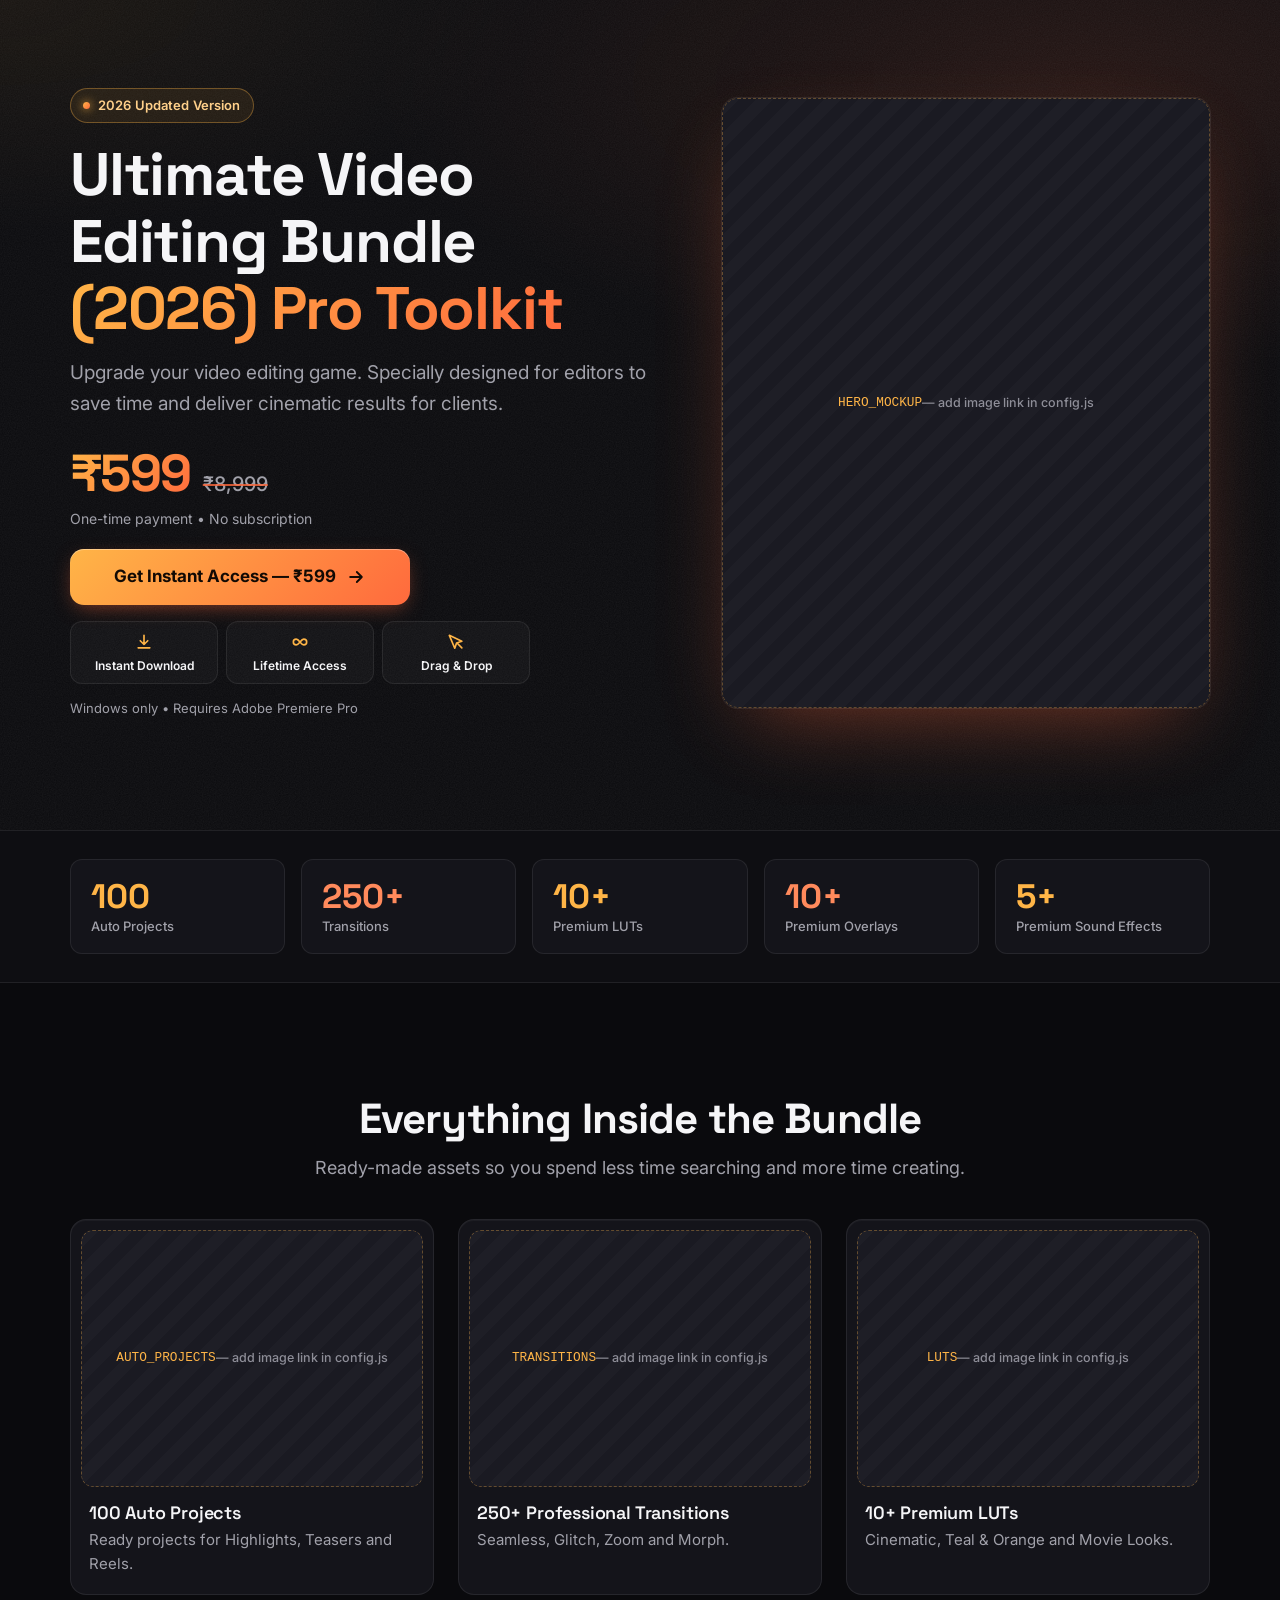
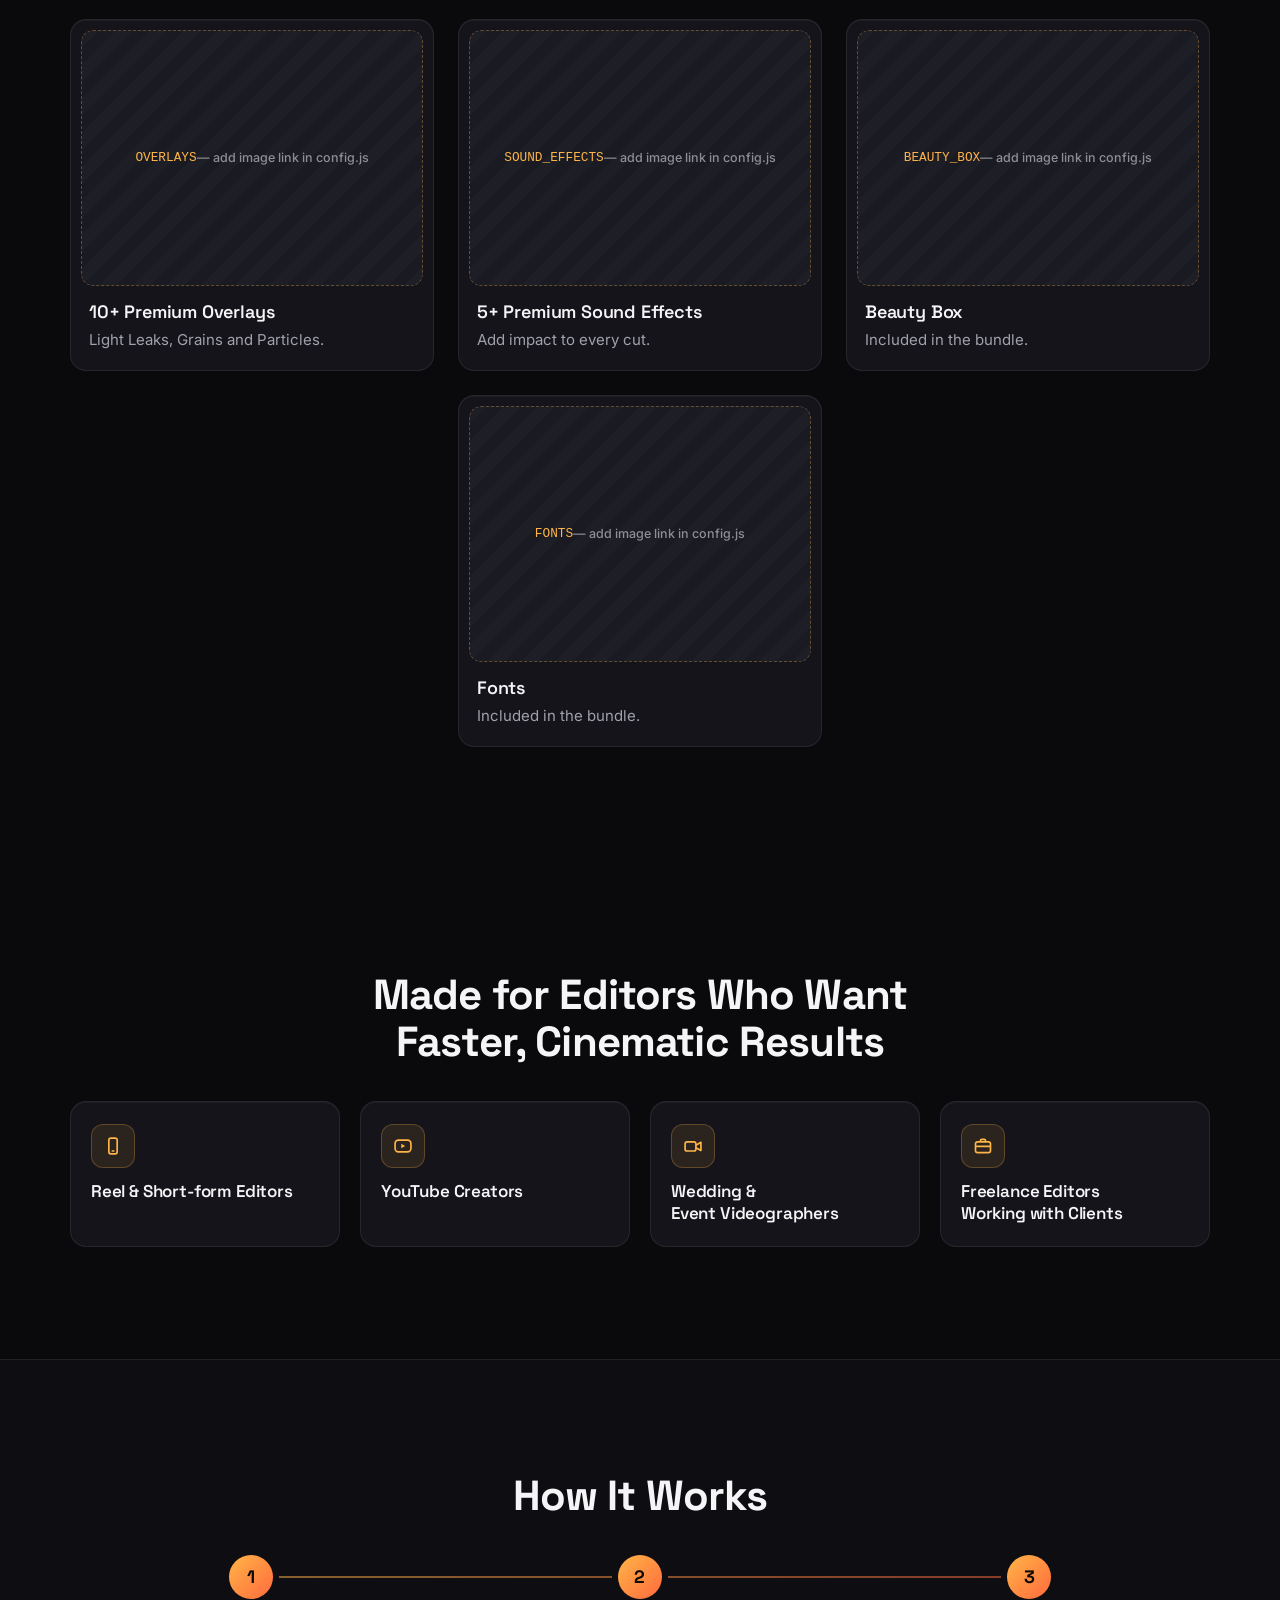
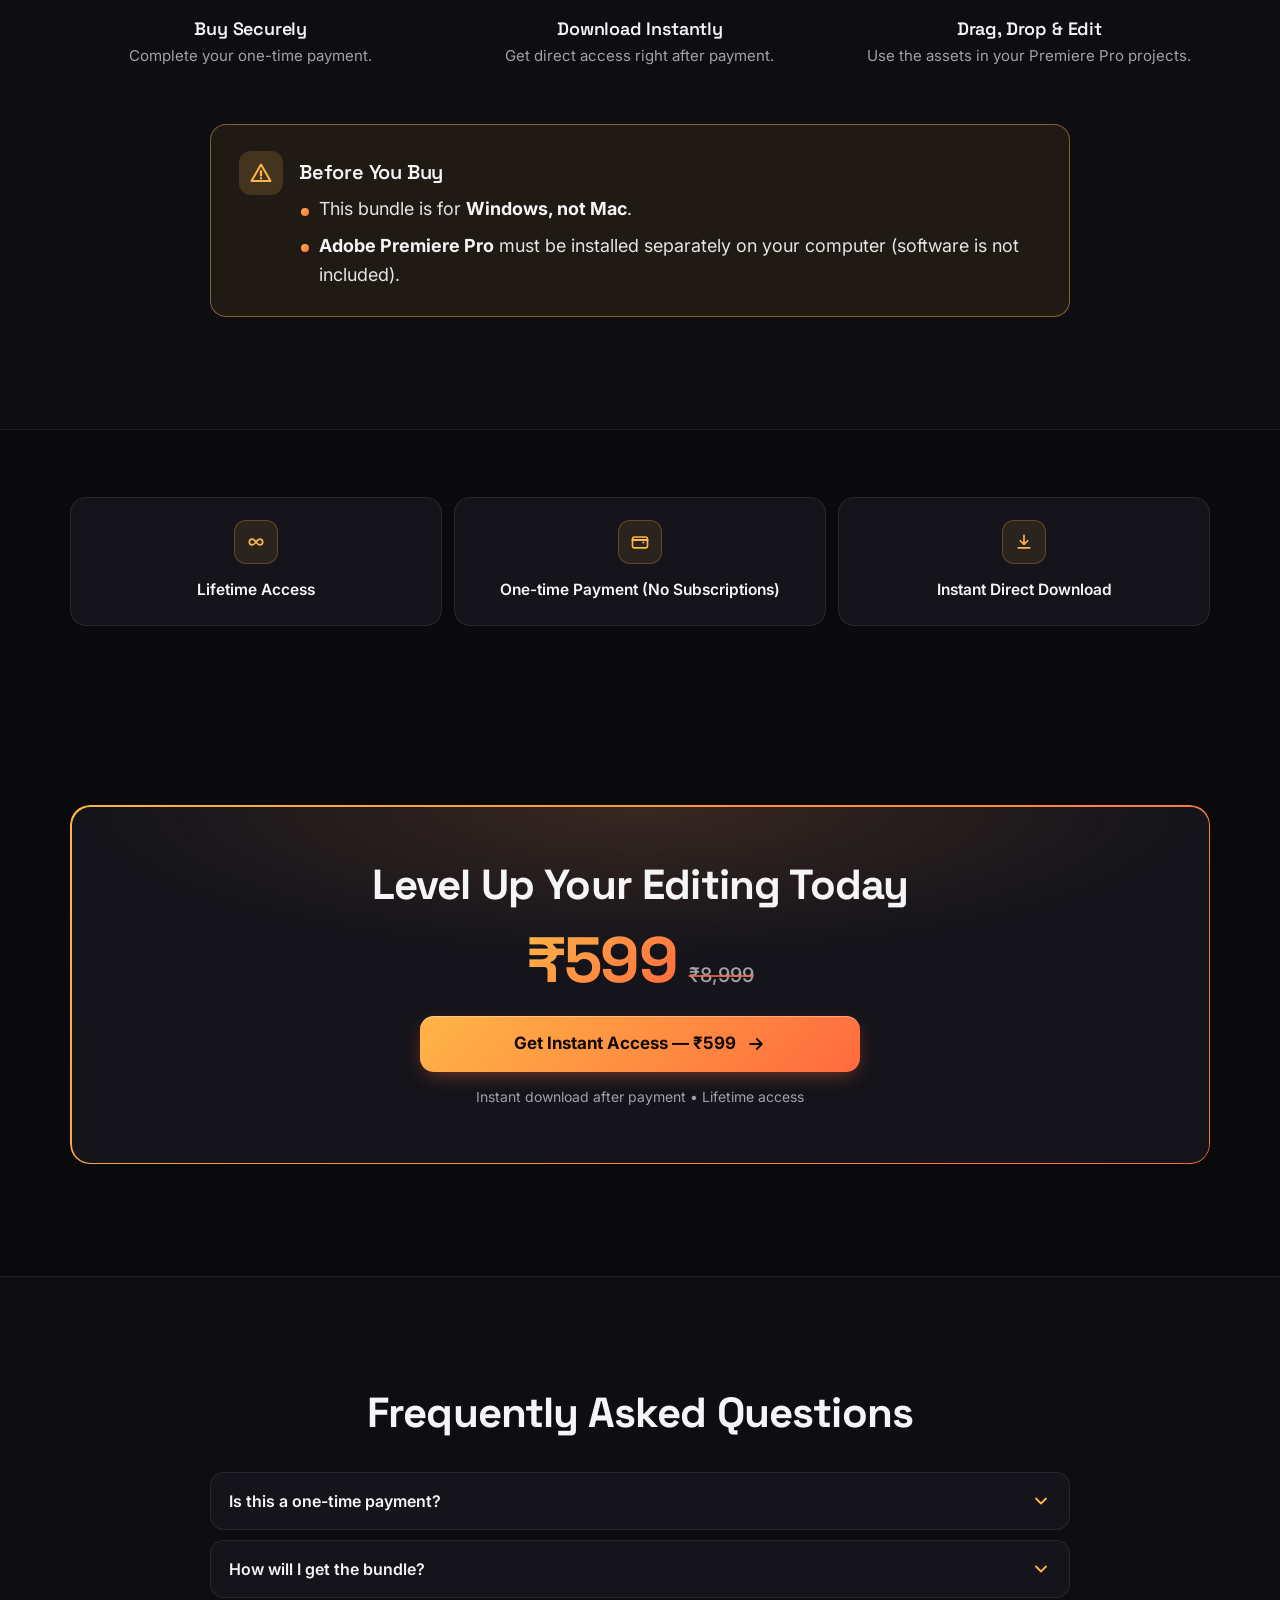
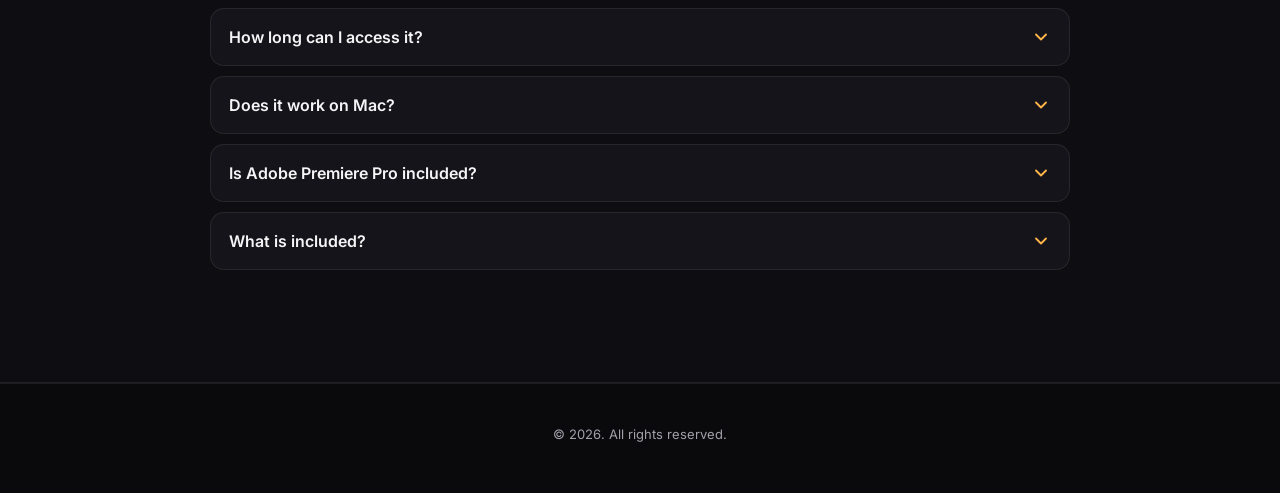
==== index.html @ 75a1ba90 "Remove header completely and bust stale CSS/JS cache Co-Authored-By: Claude Opus 5.5 <noreply@anthro" ====
<!doctype html>
<html lang="en">
<head>
  <meta charset="utf-8">
  <meta name="viewport" content="width=device-width, initial-scale=1, viewport-fit=cover">
  <title>Ultimate Video Editing Bundle (2026) Pro Toolkit</title>
  <meta name="description" content="Upgrade your video editing game. Specially designed for editors to save time and deliver cinematic results for clients.">
  <meta name="theme-color" content="#0A0A0D">
  <meta name="color-scheme" content="dark">

  <!-- Open Graph / Twitter — image + URL filled from config.js (see README for crawler note) -->
  <meta property="og:type" content="product">
  <meta property="og:title" content="Ultimate Video Editing Bundle (2026) Pro Toolkit">
  <meta property="og:description" content="Upgrade your video editing game. Specially designed for editors to save time and deliver cinematic results for clients.">
  <meta property="og:image" content="" id="meta-og-image">
  <meta property="og:url" content="" id="meta-og-url">
  <meta property="og:site_name" content="" id="meta-og-site">
  <meta name="twitter:card" content="summary_large_image">
  <meta name="twitter:title" content="Ultimate Video Editing Bundle (2026) Pro Toolkit">
  <meta name="twitter:description" content="Upgrade your video editing game. Specially designed for editors to save time and deliver cinematic results for clients.">
  <meta name="twitter:image" content="" id="meta-tw-image">
  <link rel="icon" href="data:," id="favicon">

  <script>document.documentElement.classList.add('js');</script>

  <link rel="preconnect" href="https://fonts.googleapis.com">
  <link rel="preconnect" href="https://fonts.gstatic.com" crossorigin>
  <link rel="stylesheet" href="https://fonts.googleapis.com/css2?family=Inter:wght@400;500;600&family=Space+Grotesk:wght@600;700&display=swap">
  <link rel="stylesheet" href="/styles.css?v=3">

  <script src="/config.js?v=3"></script>
  <script src="/script.js?v=3" defer></script>
</head>
<body>
  <a class="skip-link" href="#main">Skip to content</a>

  <!-- Inline SVG sprite -->
  <svg width="0" height="0" class="sr-only" aria-hidden="true" focusable="false">
    <symbol id="i-arrow" viewBox="0 0 24 24"><path d="M5 12h14M13 6l6 6-6 6" fill="none" stroke="currentColor" stroke-width="2.2" stroke-linecap="round" stroke-linejoin="round"/></symbol>
    <symbol id="i-download" viewBox="0 0 24 24"><path d="M12 4v11m0 0l-4.5-4.5M12 15l4.5-4.5M5 19h14" fill="none" stroke="currentColor" stroke-width="2" stroke-linecap="round" stroke-linejoin="round"/></symbol>
    <symbol id="i-infinity" viewBox="0 0 24 24"><path d="M7.5 15.5C5.6 15.5 4 13.9 4 12s1.6-3.5 3.5-3.5c3.5 0 5.5 7 9 7 1.9 0 3.5-1.6 3.5-3.5s-1.6-3.5-3.5-3.5c-3.5 0-5.5 7-9 7z" fill="none" stroke="currentColor" stroke-width="2" stroke-linecap="round" stroke-linejoin="round"/></symbol>
    <symbol id="i-drag" viewBox="0 0 24 24"><path d="M4 4l6.5 15.5 2.2-6.3 6.3-2.2L4 4z" fill="none" stroke="currentColor" stroke-width="2" stroke-linejoin="round"/><path d="M13.5 13.5L19 19" fill="none" stroke="currentColor" stroke-width="2" stroke-linecap="round"/></symbol>
    <symbol id="i-warning" viewBox="0 0 24 24"><path d="M12 3.5L2.5 20h19L12 3.5z" fill="none" stroke="currentColor" stroke-width="2" stroke-linejoin="round"/><path d="M12 10v4.5M12 17.2v.3" fill="none" stroke="currentColor" stroke-width="2.2" stroke-linecap="round"/></symbol>
    <symbol id="i-check" viewBox="0 0 24 24"><path d="M5 12.5l4.5 4.5L19 7.5" fill="none" stroke="currentColor" stroke-width="2.4" stroke-linecap="round" stroke-linejoin="round"/></symbol>
    <symbol id="i-phone" viewBox="0 0 24 24"><rect x="7" y="2.5" width="10" height="19" rx="2.5" fill="none" stroke="currentColor" stroke-width="2"/><path d="M11 18h2" stroke="currentColor" stroke-width="2" stroke-linecap="round"/></symbol>
    <symbol id="i-play" viewBox="0 0 24 24"><rect x="2.5" y="5" width="19" height="14" rx="4" fill="none" stroke="currentColor" stroke-width="2"/><path d="M10 9.2v5.6l4.6-2.8L10 9.2z" fill="currentColor"/></symbol>
    <symbol id="i-camera" viewBox="0 0 24 24"><rect x="2.5" y="7" width="13" height="11" rx="2.5" fill="none" stroke="currentColor" stroke-width="2"/><path d="M15.5 11l6-3.5v10l-6-3.5" fill="none" stroke="currentColor" stroke-width="2" stroke-linejoin="round"/></symbol>
    <symbol id="i-briefcase" viewBox="0 0 24 24"><rect x="3" y="7" width="18" height="13" rx="2.5" fill="none" stroke="currentColor" stroke-width="2"/><path d="M9 7V5.5A1.5 1.5 0 0110.5 4h3A1.5 1.5 0 0115 5.5V7M3 12.5h18" fill="none" stroke="currentColor" stroke-width="2"/></symbol>
    <symbol id="i-wallet" viewBox="0 0 24 24"><rect x="3" y="6" width="18" height="13" rx="2.5" fill="none" stroke="currentColor" stroke-width="2"/><path d="M16 12.5h.01M3 9.5h18" fill="none" stroke="currentColor" stroke-width="2.4" stroke-linecap="round"/></symbol>
    <symbol id="i-chevron" viewBox="0 0 24 24"><path d="M6 9l6 6 6-6" fill="none" stroke="currentColor" stroke-width="2.2" stroke-linecap="round" stroke-linejoin="round"/></symbol>
    <symbol id="i-mail" viewBox="0 0 24 24"><rect x="3" y="5" width="18" height="14" rx="2.5" fill="none" stroke="currentColor" stroke-width="2"/><path d="M4 7l8 6 8-6" fill="none" stroke="currentColor" stroke-width="2" stroke-linejoin="round"/></symbol>
    <symbol id="i-call" viewBox="0 0 24 24"><path d="M5 4h3.5l1.5 4.5-2 1.5a11 11 0 005 5l1.5-2L19 15.5V19a1.5 1.5 0 01-1.5 1.5C10.6 20.5 3.5 13.4 3.5 6.5A1.5 1.5 0 015 4z" fill="none" stroke="currentColor" stroke-width="2" stroke-linejoin="round"/></symbol>
  </svg>



  <main id="main">
    <!-- [C] HERO -->
    <section class="hero" id="top" aria-labelledby="hero-title">
      <div class="hero-grain" aria-hidden="true"></div>
      <div class="container hero-grid">
        <div class="hero-head">
          <span class="eyebrow">
            <span class="eyebrow-dot" aria-hidden="true"></span>
            2026 Updated Version
          </span>
          <h1 id="hero-title">Ultimate Video Editing Bundle <span class="grad-text">(2026) Pro Toolkit</span></h1>
          <p class="hero-sub">Upgrade your video editing game. Specially designed for editors to save time and deliver cinematic results for clients.</p>
        </div>

        <div class="hero-media">
          <div class="hero-glow" aria-hidden="true"></div>
          <div class="media-slot ratio-4x5" data-img="HERO_MOCKUP" data-alt="Ultimate Video Editing Bundle (2026) Pro Toolkit product box" data-eager="true" data-w="1080" data-h="1350"></div>
        </div>

        <div class="hero-buy">
          <div class="price-block">
            <div class="price-row">
              <span class="price" data-bind="PRICE"></span>
              <s class="mrp"><span class="sr-only">Original price </span><span data-bind="MRP"></span></s>
            </div>
            <p class="price-note">One-time payment • No subscription</p>
          </div>

          <a class="btn btn-lg btn-pulse js-buy" href="#" id="hero-cta">
            <span>Get Instant Access — <span data-bind="PRICE"></span></span>
            <svg class="icon" aria-hidden="true"><use href="#i-arrow"/></svg>
          </a>

          <ul class="badges" aria-label="Key benefits">
            <li><svg class="icon" aria-hidden="true"><use href="#i-download"/></svg>Instant Download</li>
            <li><svg class="icon" aria-hidden="true"><use href="#i-infinity"/></svg>Lifetime Access</li>
            <li><svg class="icon" aria-hidden="true"><use href="#i-drag"/></svg>Drag &amp; Drop</li>
          </ul>
          <p class="hero-note">Windows only • Requires Adobe Premiere Pro</p>
        </div>
      </div>
    </section>

    <!-- [D] NUMBERS STRIP -->
    <section class="stats" aria-label="Bundle at a glance">
      <div class="container">
        <ul class="stats-row" tabindex="0" aria-label="Bundle contents, scrollable">
          <li class="stat"><span class="stat-num">100</span><span class="stat-label">Auto Projects</span></li>
          <li class="stat"><span class="stat-num">250+</span><span class="stat-label">Transitions</span></li>
          <li class="stat"><span class="stat-num">10+</span><span class="stat-label">Premium LUTs</span></li>
          <li class="stat"><span class="stat-num">10+</span><span class="stat-label">Premium Overlays</span></li>
          <li class="stat"><span class="stat-num">5+</span><span class="stat-label">Premium Sound Effects</span></li>
        </ul>
      </div>
    </section>

    <!-- [E] WHAT'S INSIDE -->
    <section class="section" id="inside" aria-labelledby="inside-title">
      <div class="container">
        <header class="section-head reveal">
          <h2 id="inside-title">Everything Inside the Bundle</h2>
          <p>Ready-made assets so you spend less time searching and more time creating.</p>
        </header>

        <ul class="card-grid">
          <li class="card product-card reveal">
            <div class="media-slot ratio-4x3" data-img="AUTO_PROJECTS" data-alt="100 Auto Projects preview" data-w="1080" data-h="810"></div>
            <div class="card-body"><h3>100 Auto Projects</h3><p>Ready projects for Highlights, Teasers and Reels.</p></div>
          </li>
          <li class="card product-card reveal">
            <div class="media-slot ratio-4x3" data-img="TRANSITIONS" data-alt="250+ Professional Transitions preview" data-w="1080" data-h="810"></div>
            <div class="card-body"><h3>250+ Professional Transitions</h3><p>Seamless, Glitch, Zoom and Morph.</p></div>
          </li>
          <li class="card product-card reveal">
            <div class="media-slot ratio-4x3" data-img="LUTS" data-alt="10+ Premium LUTs preview" data-w="1080" data-h="810"></div>
            <div class="card-body"><h3>10+ Premium LUTs</h3><p>Cinematic, Teal &amp; Orange and Movie Looks.</p></div>
          </li>
          <li class="card product-card reveal">
            <div class="media-slot ratio-4x3" data-img="OVERLAYS" data-alt="10+ Premium Overlays preview" data-w="1080" data-h="810"></div>
            <div class="card-body"><h3>10+ Premium Overlays</h3><p>Light Leaks, Grains and Particles.</p></div>
          </li>
          <li class="card product-card reveal">
            <div class="media-slot ratio-4x3" data-img="SOUND_EFFECTS" data-alt="5+ Premium Sound Effects preview" data-w="1080" data-h="810"></div>
            <div class="card-body"><h3>5+ Premium Sound Effects</h3><p>Add impact to every cut.</p></div>
          </li>
          <li class="card product-card reveal">
            <div class="media-slot ratio-4x3" data-img="BEAUTY_BOX" data-alt="Beauty Box preview" data-w="1080" data-h="810"></div>
            <div class="card-body"><h3>Beauty Box</h3><p>Included in the bundle.</p></div>
          </li>
          <li class="card product-card reveal">
            <div class="media-slot ratio-4x3" data-img="FONTS" data-alt="Fonts preview" data-w="1080" data-h="810"></div>
            <div class="card-body"><h3>Fonts</h3><p>Included in the bundle.</p></div>
          </li>
        </ul>
      </div>
    </section>

    <!-- [F] PREVIEW (hidden unless PREVIEW_VIDEO_URL is set) -->
    <section class="section section-alt" id="preview" aria-labelledby="preview-title" hidden>
      <div class="container narrow">
        <header class="section-head reveal">
          <h2 id="preview-title">See It in Action</h2>
        </header>
        <div class="video-frame reveal" id="video-frame"></div>
        <div class="center-cta reveal">
          <a class="btn btn-lg js-buy" href="#">
            <span>Get the Bundle — <span data-bind="PRICE"></span></span>
            <svg class="icon" aria-hidden="true"><use href="#i-arrow"/></svg>
          </a>
        </div>
      </div>
    </section>

    <!-- [G] WHO IT'S FOR -->
    <section class="section" aria-labelledby="who-title">
      <div class="container">
        <header class="section-head reveal">
          <h2 id="who-title">Made for Editors Who Want Faster, Cinematic Results</h2>
        </header>
        <ul class="who-grid">
          <li class="card who-card reveal"><span class="icon-chip"><svg class="icon" aria-hidden="true"><use href="#i-phone"/></svg></span><h3>Reel &amp; Short-form Editors</h3></li>
          <li class="card who-card reveal"><span class="icon-chip"><svg class="icon" aria-hidden="true"><use href="#i-play"/></svg></span><h3>YouTube Creators</h3></li>
          <li class="card who-card reveal"><span class="icon-chip"><svg class="icon" aria-hidden="true"><use href="#i-camera"/></svg></span><h3>Wedding &amp; Event Videographers</h3></li>
          <li class="card who-card reveal"><span class="icon-chip"><svg class="icon" aria-hidden="true"><use href="#i-briefcase"/></svg></span><h3>Freelance Editors Working with Clients</h3></li>
        </ul>
      </div>
    </section>

    <!-- [H] HOW IT WORKS -->
    <section class="section section-alt" aria-labelledby="how-title">
      <div class="container">
        <header class="section-head reveal">
          <h2 id="how-title">How It Works</h2>
        </header>
        <ol class="steps">
          <li class="step reveal">
            <span class="step-num" aria-hidden="true">1</span>
            <div><h3>Buy Securely</h3><p>Complete your one-time payment.</p></div>
          </li>
          <li class="step reveal">
            <span class="step-num" aria-hidden="true">2</span>
            <div><h3>Download Instantly</h3><p>Get direct access right after payment.</p></div>
          </li>
          <li class="step reveal">
            <span class="step-num" aria-hidden="true">3</span>
            <div><h3>Drag, Drop &amp; Edit</h3><p>Use the assets in your Premiere Pro projects.</p></div>
          </li>
        </ol>

        <!-- [I] REQUIREMENTS -->
        <aside class="notice reveal" aria-labelledby="req-title">
          <span class="notice-icon"><svg class="icon" aria-hidden="true"><use href="#i-warning"/></svg></span>
          <div>
            <h3 id="req-title">Before You Buy</h3>
            <ul>
              <li>This bundle is for <strong>Windows, not Mac</strong>.</li>
              <li><strong>Adobe Premiere Pro</strong> must be installed separately on your computer (software is not included).</li>
            </ul>
          </div>
        </aside>
      </div>
    </section>

    <!-- [J] FEATURES / GUARANTEE ROW -->
    <section class="section section-tight" aria-label="What you get">
      <div class="container">
        <ul class="feature-row">
          <li class="feature reveal"><span class="icon-chip"><svg class="icon" aria-hidden="true"><use href="#i-infinity"/></svg></span><span>Lifetime Access</span></li>
          <li class="feature reveal"><span class="icon-chip"><svg class="icon" aria-hidden="true"><use href="#i-wallet"/></svg></span><span>One-time Payment (No Subscriptions)</span></li>
          <li class="feature reveal"><span class="icon-chip"><svg class="icon" aria-hidden="true"><use href="#i-download"/></svg></span><span>Instant Direct Download</span></li>
        </ul>
      </div>
    </section>

    <!-- [K] FINAL CTA -->
    <section class="section" id="final-cta" aria-labelledby="final-title">
      <div class="container">
        <div class="final-card reveal">
          <h2 id="final-title">Level Up Your Editing Today</h2>
          <div class="price-row center">
            <span class="price price-xl" data-bind="PRICE"></span>
            <s class="mrp"><span class="sr-only">Original price </span><span data-bind="MRP"></span></s>
          </div>
          <a class="btn btn-lg js-buy" href="#">
            <span>Get Instant Access — <span data-bind="PRICE"></span></span>
            <svg class="icon" aria-hidden="true"><use href="#i-arrow"/></svg>
          </a>
          <p class="final-note">Instant download after payment • Lifetime access</p>
        </div>
      </div>
    </section>

    <!-- [L] FAQ -->
    <section class="section section-alt" aria-labelledby="faq-title">
      <div class="container narrow">
        <header class="section-head reveal">
          <h2 id="faq-title">Frequently Asked Questions</h2>
        </header>
        <div class="faq reveal" id="faq">
          <div class="faq-item">
            <h3><button class="faq-q" aria-expanded="false" aria-controls="faq-a1" id="faq-q1">Is this a one-time payment?<svg class="icon" aria-hidden="true"><use href="#i-chevron"/></svg></button></h3>
            <div class="faq-a" id="faq-a1" role="region" aria-labelledby="faq-q1" hidden><p>Yes. One-time payment, no subscriptions.</p></div>
          </div>
          <div class="faq-item">
            <h3><button class="faq-q" aria-expanded="false" aria-controls="faq-a2" id="faq-q2">How will I get the bundle?<svg class="icon" aria-hidden="true"><use href="#i-chevron"/></svg></button></h3>
            <div class="faq-a" id="faq-a2" role="region" aria-labelledby="faq-q2" hidden><p>You get instant direct download access after payment.</p></div>
          </div>
          <div class="faq-item">
            <h3><button class="faq-q" aria-expanded="false" aria-controls="faq-a3" id="faq-q3">How long can I access it?<svg class="icon" aria-hidden="true"><use href="#i-chevron"/></svg></button></h3>
            <div class="faq-a" id="faq-a3" role="region" aria-labelledby="faq-q3" hidden><p>Lifetime access.</p></div>
          </div>
          <div class="faq-item">
            <h3><button class="faq-q" aria-expanded="false" aria-controls="faq-a4" id="faq-q4">Does it work on Mac?<svg class="icon" aria-hidden="true"><use href="#i-chevron"/></svg></button></h3>
            <div class="faq-a" id="faq-a4" role="region" aria-labelledby="faq-q4" hidden><p>No. This bundle is for Windows only.</p></div>
          </div>
          <div class="faq-item">
            <h3><button class="faq-q" aria-expanded="false" aria-controls="faq-a5" id="faq-q5">Is Adobe Premiere Pro included?<svg class="icon" aria-hidden="true"><use href="#i-chevron"/></svg></button></h3>
            <div class="faq-a" id="faq-a5" role="region" aria-labelledby="faq-q5" hidden><p>No. You need Adobe Premiere Pro installed on your computer to use these assets.</p></div>
          </div>
          <div class="faq-item">
            <h3><button class="faq-q" aria-expanded="false" aria-controls="faq-a6" id="faq-q6">What is included?<svg class="icon" aria-hidden="true"><use href="#i-chevron"/></svg></button></h3>
            <div class="faq-a" id="faq-a6" role="region" aria-labelledby="faq-q6" hidden><p>100 Auto Projects (Highlights, Teasers, Reels), 250+ transitions, 10+ LUTs, 10+ overlays, 5+ sound effects, Beauty Box and fonts.</p></div>
          </div>
        </div>
      </div>
    </section>
  </main>

  <!-- [M] FOOTER -->
  <footer class="site-footer">
    <div class="container footer-inner">
      <p class="footer-brand" data-bind="BRAND_NAME" data-hide-empty></p>
      <ul class="footer-contact" data-hide-if-empty-children>
        <li><a data-link="CONTACT_EMAIL" data-link-type="mailto"><svg class="icon" aria-hidden="true"><use href="#i-mail"/></svg><span data-bind="CONTACT_EMAIL"></span></a></li>
        <li><a data-link="CONTACT_PHONE" data-link-type="tel"><svg class="icon" aria-hidden="true"><use href="#i-call"/></svg><span data-bind="CONTACT_PHONE"></span></a></li>
      </ul>
      <nav aria-label="Legal" data-hide-if-empty-children>
        <ul class="footer-links">
          <li><a data-link="TERMS_LINK">Terms &amp; Conditions</a></li>
          <li><a data-link="REFUND_LINK">Refund Policy</a></li>
          <li><a data-link="PRIVACY_LINK">Privacy Policy</a></li>
        </ul>
      </nav>
      <p class="copyright">© <span id="year"></span><span data-bind="BRAND_NAME" data-prefix=" "></span>. All rights reserved.</p>
    </div>
  </footer>

  <!-- Sticky mobile buy bar -->
  <div class="buy-bar" id="buy-bar" aria-hidden="true">
    <div class="buy-bar-info">
      <span class="buy-bar-name">Video Editing Bundle 2026</span>
      <span class="buy-bar-price"><span data-bind="PRICE"></span> <s data-bind="MRP"></s></span>
    </div>
    <a class="btn btn-sm js-buy" href="#" tabindex="-1">
      Buy Now
      <svg class="icon" aria-hidden="true"><use href="#i-arrow"/></svg>
    </a>
  </div>
</body>
</html>
---- styles.css ----
/* =========================================================
   Ultimate Video Editing Bundle — "Cinematic Studio" theme
   Mobile-first. Breakpoints: 640 / 900 / 1200
   ========================================================= */

:root {
  --bg: #0A0A0D;
  --bg-alt: #0E0E12;
  --surface: #14141A;
  --surface-2: #1A1A22;
  --border: rgba(255, 255, 255, 0.08);
  --border-strong: rgba(255, 255, 255, 0.14);
  --text: #F5F5F7;
  --text-2: #A1A1AA;
  --amber: #FFB547;
  --orange: #FF6A3D;
  --grad: linear-gradient(135deg, #FFB547 0%, #FF6A3D 100%);
  --on-accent: #120A04;
  --warn-bg: rgba(255, 181, 71, 0.08);
  --warn-border: rgba(255, 181, 71, 0.45);

  --radius: 16px;
  --radius-sm: 12px;
  --maxw: 1140px;
  --gutter: 20px;
  --section-pad: 64px;

  --font-head: "Space Grotesk", system-ui, -apple-system, "Segoe UI", sans-serif;
  --font-body: "Inter", system-ui, -apple-system, "Segoe UI", Roboto, sans-serif;

  --ease: cubic-bezier(.2, .7, .2, 1);
  color-scheme: dark;
}

/* ---------- Reset ---------- */
*, *::before, *::after { box-sizing: border-box; }
html { -webkit-text-size-adjust: 100%; scroll-behavior: smooth; scroll-padding-top: 0; }
body {
  margin: 0;
  background: var(--bg);
  color: var(--text);
  font-family: var(--font-body);
  font-size: 16px;
  line-height: 1.6;
  -webkit-font-smoothing: antialiased;
  -moz-osx-font-smoothing: grayscale;
  overflow-x: hidden;
}
img, svg, video, iframe { display: block; max-width: 100%; }
h1, h2, h3, p, ul, ol, figure { margin: 0; }
ul, ol { padding: 0; list-style: none; }
a { color: inherit; }
button { font: inherit; color: inherit; }
[hidden] { display: none !important; }

h1, h2, h3 {
  font-family: var(--font-head);
  font-weight: 700;
  letter-spacing: -0.02em;
  line-height: 1.12;
  text-wrap: balance;
}
h1 { font-size: 34px; }
h2 { font-size: 26px; }
h3 { font-size: 18px; font-weight: 600; letter-spacing: -0.01em; line-height: 1.3; }

.sr-only {
  position: absolute !important; width: 1px; height: 1px; padding: 0; margin: -1px;
  overflow: hidden; clip: rect(0 0 0 0); white-space: nowrap; border: 0;
}
.skip-link {
  position: absolute; left: 12px; top: -60px; z-index: 100;
  background: var(--text); color: var(--bg); padding: 10px 16px; border-radius: 8px;
  font-weight: 600; text-decoration: none;
}
.skip-link:focus { top: 12px; }

:focus-visible {
  outline: 3px solid var(--amber);
  outline-offset: 3px;
  border-radius: 6px;
}

.icon { width: 20px; height: 20px; flex: none; }

.container {
  width: 100%;
  max-width: calc(var(--maxw) + var(--gutter) * 2);
  margin: 0 auto;
  padding: 0 var(--gutter);
}
.container.narrow { max-width: calc(860px + var(--gutter) * 2); }

.grad-text {
  background: var(--grad);
  -webkit-background-clip: text;
  background-clip: text;
  color: transparent;
}

/* ---------- Buttons ---------- */
.btn {
  display: inline-flex;
  align-items: center;
  justify-content: center;
  gap: 10px;
  min-height: 44px;
  padding: 10px 18px;
  border-radius: 12px;
  background: var(--grad);
  color: var(--on-accent);
  font-family: var(--font-body);
  font-weight: 700;
  font-size: 15px;
  text-decoration: none;
  border: 0;
  cursor: pointer;
  transition: transform .2s var(--ease), box-shadow .25s var(--ease), filter .2s;
  box-shadow: 0 6px 20px -6px rgba(255, 106, 61, .55), inset 0 1px 0 rgba(255,255,255,.35);
  -webkit-tap-highlight-color: transparent;
}
.btn .icon { transition: transform .2s var(--ease); }
.btn:active { transform: translateY(1px) scale(.99); }
.btn-lg {
  width: 100%;
  min-height: 56px;
  padding: 14px 22px;
  font-size: 17px;
  border-radius: 14px;
}
.btn-sm { font-size: 14px; padding: 8px 14px; }

@media (hover: hover) and (pointer: fine) {
  .btn:hover { filter: brightness(1.06); box-shadow: 0 10px 30px -8px rgba(255, 106, 61, .7), inset 0 1px 0 rgba(255,255,255,.35); }
  .btn:hover .icon { transform: translateX(3px); }
}

.btn-pulse { animation: pulse 2.6s var(--ease) infinite; }
@keyframes pulse {
  0%   { box-shadow: 0 6px 20px -6px rgba(255,106,61,.55), 0 0 0 0 rgba(255,140,70,.45), inset 0 1px 0 rgba(255,255,255,.35); }
  70%  { box-shadow: 0 6px 20px -6px rgba(255,106,61,.55), 0 0 0 14px rgba(255,140,70,0), inset 0 1px 0 rgba(255,255,255,.35); }
  100% { box-shadow: 0 6px 20px -6px rgba(255,106,61,.55), 0 0 0 0 rgba(255,140,70,0), inset 0 1px 0 rgba(255,255,255,.35); }
}

/* ---------- Image slots & placeholders ---------- */
.media-slot {
  position: relative;
  width: 100%;
  overflow: hidden;
  border-radius: var(--radius-sm);
  background: var(--surface-2);
}
.ratio-4x5 { aspect-ratio: 4 / 5; }
.ratio-4x3 { aspect-ratio: 4 / 3; }
.media-slot img { width: 100%; height: 100%; object-fit: cover; }
.ph {
  display: flex;
  align-items: center;
  justify-content: center;
  width: 100%;
  height: 100%;
  padding: 16px;
  text-align: center;
  font-size: 12.5px;
  font-weight: 500;
  line-height: 1.45;
  color: #8E8E98;
  border: 1.5px dashed rgba(255, 181, 71, .32);
  border-radius: inherit;
  background:
    repeating-linear-gradient(135deg, rgba(255,255,255,.018) 0 12px, transparent 12px 24px),
    var(--surface-2);
}
.ph code { font-family: ui-monospace, SFMono-Regular, Menlo, monospace; color: var(--amber); font-size: 1.02em; }

/* ---------- [C] Hero ---------- */
.hero {
  position: relative;
  overflow: hidden;
  padding: 32px 0 56px;
  isolation: isolate;
  background:
    radial-gradient(80% 50% at 85% 10%, rgba(255, 106, 61, .10), transparent 70%),
    radial-gradient(60% 40% at 0% 0%, rgba(255, 181, 71, .06), transparent 70%),
    var(--bg);
}
.hero-grain {
  position: absolute; inset: 0;
  z-index: -1;
  pointer-events: none;
  opacity: .06;
  background-image: url("data:image/svg+xml,%3Csvg xmlns='http://www.w3.org/2000/svg' width='160' height='160'%3E%3Cfilter id='n'%3E%3CfeTurbulence type='fractalNoise' baseFrequency='.85' numOctaves='3' stitchTiles='stitch'/%3E%3CfeColorMatrix values='0 0 0 0 1 0 0 0 0 1 0 0 0 0 1 0 0 0 1 0'/%3E%3C/filter%3E%3Crect width='100%25' height='100%25' filter='url(%23n)'/%3E%3C/svg%3E");
}

.hero-grid {
  display: grid;
  grid-template-columns: minmax(0, 1fr);
  grid-template-areas: "head" "media" "buy";
  gap: 28px;
}
.hero-head { grid-area: head; }
.hero-media { grid-area: media; position: relative; max-width: 440px; width: 100%; margin: 0 auto; }
.hero-buy { grid-area: buy; }

.eyebrow {
  display: inline-flex; align-items: center; gap: 8px;
  padding: 6px 12px;
  border-radius: 999px;
  border: 1px solid rgba(255, 181, 71, .35);
  background: rgba(255, 181, 71, .08);
  color: #FFD08A;
  font-size: 13px; font-weight: 600; letter-spacing: .01em;
  margin-bottom: 18px;
}
.eyebrow-dot { width: 7px; height: 7px; border-radius: 50%; background: var(--grad); box-shadow: 0 0 10px var(--amber); }
.hero h1 { margin-bottom: 16px; }
.hero-sub { color: var(--text-2); font-size: 16px; max-width: 34em; }

.hero-glow {
  position: absolute; inset: 8% 4% 0;
  z-index: -1;
  background: radial-gradient(closest-side, rgba(255, 150, 60, .45), rgba(255, 106, 61, .15) 55%, transparent 80%);
  filter: blur(30px);
  pointer-events: none;
}
.hero-media .media-slot {
  border-radius: var(--radius);
  box-shadow: 0 30px 80px -30px rgba(255, 106, 61, .45), 0 0 0 1px var(--border);
  background: var(--surface);
}

.price-block { margin-bottom: 18px; }
.price-row { display: flex; align-items: baseline; gap: 12px; flex-wrap: wrap; }
.price-row.center { justify-content: center; }
.price {
  font-family: var(--font-head);
  font-weight: 700;
  font-size: 44px;
  line-height: 1;
  letter-spacing: -0.03em;
  background: var(--grad);
  -webkit-background-clip: text;
  background-clip: text;
  color: transparent;
}
.mrp { color: var(--text-2); font-size: 20px; font-weight: 500; text-decoration-thickness: 2px; text-decoration-color: rgba(255,106,61,.8); }
.price-note { margin-top: 8px; font-size: 14px; color: var(--text-2); }

.badges {
  display: grid;
  grid-template-columns: repeat(3, minmax(0, 1fr));
  gap: 8px;
  margin-top: 16px;
}
.badges li {
  display: flex; flex-direction: column; align-items: center; gap: 6px;
  padding: 10px 4px;
  border-radius: 12px;
  background: rgba(255, 255, 255, .03);
  border: 1px solid var(--border);
  font-size: 12px; font-weight: 600; line-height: 1.25; text-align: center;
}
.badges .icon { color: var(--amber); width: 20px; height: 20px; }
.hero-note { margin-top: 14px; font-size: 13px; color: var(--text-2); text-align: center; }

/* ---------- [D] Stats ---------- */
.stats {
  border-top: 1px solid var(--border);
  border-bottom: 1px solid var(--border);
  background: var(--bg-alt);
}
.stats .container { padding: 0; }
.stats-row {
  display: flex;
  gap: 12px;
  overflow-x: auto;
  scroll-snap-type: x mandatory;
  padding: 20px var(--gutter);
  scrollbar-width: none;
  -webkit-overflow-scrolling: touch;
}
.stats-row::-webkit-scrollbar { display: none; }
.stat {
  flex: 0 0 auto;
  min-width: 140px;
  scroll-snap-align: start;
  display: flex; flex-direction: column; gap: 2px;
  padding: 14px 16px;
  border-radius: var(--radius-sm);
  background: var(--surface);
  border: 1px solid var(--border);
}
.stat-num { font-family: var(--font-head); font-weight: 700; font-size: 28px; line-height: 1.1; }
.stat:nth-child(odd) .stat-num { color: var(--amber); }
.stat:nth-child(even) .stat-num { color: #FF8A5C; }
.stat-label { font-size: 13px; color: var(--text-2); font-weight: 500; line-height: 1.35; }

/* ---------- Sections ---------- */
.section { padding: var(--section-pad) 0; }
.section-tight { padding: calc(var(--section-pad) * .6) 0; }
.section-alt { background: var(--bg-alt); border-top: 1px solid var(--border); border-bottom: 1px solid var(--border); }
.section-head { text-align: center; max-width: 720px; margin: 0 auto 36px; }
.section-head p { margin-top: 12px; color: var(--text-2); }

/* ---------- Cards ---------- */
.card {
  position: relative;
  background: var(--surface);
  border: 1px solid var(--border);
  border-radius: var(--radius);
  box-shadow: inset 0 1px 0 rgba(255, 255, 255, .04);
  transition: transform .3s var(--ease), box-shadow .3s var(--ease), border-color .3s;
}
@media (hover: hover) and (pointer: fine) and (min-width: 900px) {
  .card:hover {
    transform: translateY(-4px);
    border-color: rgba(255, 181, 71, .28);
    box-shadow: inset 0 1px 0 rgba(255,255,255,.06), 0 20px 50px -20px rgba(255, 106, 61, .35);
  }
}

.card-grid { display: grid; grid-template-columns: minmax(0, 1fr); gap: 16px; }
.product-card { padding: 10px; display: flex; flex-direction: column; }
.product-card .card-body { padding: 14px 8px 8px; }
.product-card p { margin-top: 4px; color: var(--text-2); font-size: 15px; }

.who-grid { display: grid; grid-template-columns: repeat(2, minmax(0, 1fr)); gap: 12px; }
.who-card { padding: 18px 16px; display: flex; flex-direction: column; gap: 12px; }
.who-card h3 { font-size: 15.5px; }
.icon-chip {
  display: inline-grid; place-items: center;
  width: 44px; height: 44px; flex: none;
  border-radius: 12px;
  background: rgba(255, 181, 71, .1);
  border: 1px solid rgba(255, 181, 71, .25);
  color: var(--amber);
}

/* ---------- [H] Steps (vertical timeline on mobile) ---------- */
.steps { position: relative; display: grid; gap: 22px; counter-reset: step; }
.steps::before {
  content: ""; position: absolute; left: 21px; top: 22px; bottom: 22px; width: 2px;
  background: linear-gradient(180deg, var(--amber), var(--orange) 70%, transparent);
  opacity: .5;
}
.step { position: relative; display: flex; gap: 16px; align-items: flex-start; }
.step-num {
  position: relative; z-index: 1;
  display: grid; place-items: center;
  width: 44px; height: 44px; flex: none;
  border-radius: 50%;
  background: var(--grad);
  color: var(--on-accent);
  font-family: var(--font-head); font-weight: 700; font-size: 18px;
  box-shadow: 0 0 0 6px var(--bg-alt);
}
.step h3 { margin-top: 8px; }
.step p { margin-top: 4px; color: var(--text-2); font-size: 15px; }

/* ---------- [I] Notice ---------- */
.notice {
  margin-top: 44px;
  display: flex; gap: 16px; align-items: flex-start;
  padding: 20px;
  border-radius: var(--radius);
  background: var(--warn-bg);
  border: 1.5px solid var(--warn-border);
}
.notice-icon {
  display: grid; place-items: center; flex: none;
  width: 44px; height: 44px; border-radius: 12px;
  background: rgba(255, 181, 71, .16); color: var(--amber);
}
.notice-icon .icon { width: 24px; height: 24px; }
.notice h3 { font-size: 20px; margin: 8px 0 10px; }
.notice li { position: relative; padding-left: 20px; color: #E4E4E7; }
.notice li + li { margin-top: 8px; }
.notice li::before {
  content: ""; position: absolute; left: 2px; top: .68em;
  width: 8px; height: 8px; border-radius: 50%; background: var(--grad);
}
.notice strong { color: var(--text); }

/* ---------- [J] Feature row ---------- */
.feature-row { display: grid; gap: 12px; }
.feature {
  display: flex; align-items: center; gap: 14px;
  padding: 16px 18px;
  border-radius: var(--radius);
  background: var(--surface);
  border: 1px solid var(--border);
  font-weight: 600;
  font-size: 15.5px;
}

/* ---------- [K] Final CTA ---------- */
.final-card {
  position: relative;
  text-align: center;
  padding: 40px 20px;
  border-radius: 20px;
  background:
    radial-gradient(70% 60% at 50% 0%, rgba(255, 140, 70, .16), transparent 70%),
    var(--surface);
  isolation: isolate;
}
.final-card::before {
  content: ""; position: absolute; inset: 0; z-index: -1;
  border-radius: inherit; padding: 1.5px;
  background: var(--grad);
  -webkit-mask: linear-gradient(#000 0 0) content-box, linear-gradient(#000 0 0);
  -webkit-mask-composite: xor;
  mask-composite: exclude;
  pointer-events: none;
}
.final-card h2 { margin-bottom: 20px; }
.final-card .price-row { margin-bottom: 24px; }
.price-xl { font-size: 54px; }
.final-card .btn { max-width: 440px; }
.final-note { margin-top: 14px; font-size: 14px; color: var(--text-2); }

/* ---------- [F] Video ---------- */
.video-frame {
  position: relative;
  aspect-ratio: 16 / 9;
  border-radius: var(--radius);
  overflow: hidden;
  background: #000;
  border: 1px solid var(--border);
  box-shadow: 0 30px 80px -40px rgba(255, 106, 61, .5);
}
.video-frame iframe, .video-frame video { position: absolute; inset: 0; width: 100%; height: 100%; border: 0; }
.yt-facade {
  position: absolute; inset: 0; width: 100%; height: 100%;
  padding: 0; border: 0; cursor: pointer; background: #000;
}
.yt-facade img { width: 100%; height: 100%; object-fit: cover; opacity: .85; transition: opacity .3s; }
.yt-facade:hover img { opacity: 1; }
.yt-play {
  position: absolute; left: 50%; top: 50%; transform: translate(-50%, -50%);
  width: 72px; height: 72px; border-radius: 50%;
  display: grid; place-items: center;
  background: var(--grad); color: var(--on-accent);
  box-shadow: 0 10px 40px rgba(255, 106, 61, .6);
}
.yt-play svg { width: 28px; height: 28px; margin-left: 4px; }
.center-cta { margin-top: 28px; display: flex; justify-content: center; }
.center-cta .btn { max-width: 440px; }

/* ---------- [L] FAQ ---------- */
.faq { display: grid; gap: 10px; }
.faq-item {
  background: var(--surface);
  border: 1px solid var(--border);
  border-radius: 14px;
  overflow: hidden;
  transition: border-color .25s;
}
.faq-item.is-open { border-color: rgba(255, 181, 71, .3); }
.faq-item h3 { font-size: inherit; }
.faq-q {
  width: 100%;
  min-height: 56px;
  display: flex; align-items: center; justify-content: space-between; gap: 16px;
  padding: 16px 18px;
  background: none; border: 0; text-align: left; cursor: pointer;
  font-family: var(--font-body); font-weight: 600; font-size: 16px; line-height: 1.4;
  border-radius: 14px;
}
.faq-q .icon { color: var(--amber); transition: transform .3s var(--ease); }
.faq-q[aria-expanded="true"] .icon { transform: rotate(180deg); }
.faq-q:focus-visible { outline-offset: -3px; }
.faq-a { overflow: hidden; transition: height .32s var(--ease); }
.faq-a p { padding: 0 18px 18px; color: var(--text-2); }

/* ---------- [M] Footer ---------- */
.site-footer {
  border-top: 1px solid var(--border);
  padding: 40px 0 120px;
  font-size: 14px;
  color: var(--text-2);
}
.footer-inner { display: grid; gap: 18px; justify-items: center; text-align: center; }
.footer-brand { font-family: var(--font-head); font-weight: 700; font-size: 18px; color: var(--text); }
.footer-contact, .footer-links { display: flex; flex-wrap: wrap; justify-content: center; gap: 4px 18px; }
.footer-contact a, .footer-links a {
  display: inline-flex; align-items: center; gap: 8px; min-height: 44px;
  text-decoration: none; color: var(--text-2);
  transition: color .2s;
}
.footer-contact a:hover, .footer-links a:hover { color: var(--text); text-decoration: underline; text-underline-offset: 3px; }
.footer-contact .icon { width: 18px; height: 18px; color: var(--amber); }
.copyright { font-size: 13px; }

/* ---------- Sticky mobile buy bar ---------- */
.buy-bar {
  position: fixed; left: 0; right: 0; bottom: 0; z-index: 50;
  display: flex; align-items: center; justify-content: space-between; gap: 12px;
  padding: 10px var(--gutter) calc(10px + env(safe-area-inset-bottom));
  background: rgba(16, 16, 21, .92);
  -webkit-backdrop-filter: blur(14px);
  backdrop-filter: blur(14px);
  border-top: 1px solid var(--border-strong);
  transform: translateY(110%);
  transition: transform .35s var(--ease);
}
.buy-bar.is-visible { transform: translateY(0); }
.buy-bar-info { display: flex; flex-direction: column; min-width: 0; line-height: 1.25; }
.buy-bar-name { font-size: 13px; color: var(--text-2); white-space: nowrap; overflow: hidden; text-overflow: ellipsis; }
.buy-bar-price { font-family: var(--font-head); font-weight: 700; font-size: 20px; }
.buy-bar-price s { font-family: var(--font-body); font-weight: 500; font-size: 13px; color: var(--text-2); margin-left: 4px; }
.buy-bar .btn { min-height: 48px; padding: 10px 18px; font-size: 15px; flex: none; }

/* ---------- Scroll reveal ---------- */
.js .reveal {
  opacity: 0;
  transform: translateY(18px);
  transition: opacity .7s var(--ease), transform .7s var(--ease);
}
.js .reveal.is-visible { opacity: 1; transform: none; }

/* =========================================================
   ≥ 640px
   ========================================================= */
@media (min-width: 640px) {
  :root { --gutter: 28px; --section-pad: 80px; }
  body { font-size: 17px; }
  h1 { font-size: 46px; }
  h2 { font-size: 34px; }
  .hero { padding: 56px 0 72px; }
  .hero-sub { font-size: 17px; }
  .btn-lg { width: auto; min-width: 340px; }
  .final-card .btn-lg, .center-cta .btn-lg { width: 100%; }
  .badges { max-width: 460px; }
  .hero-note { text-align: left; }
  .card-grid { grid-template-columns: repeat(2, minmax(0, 1fr)); gap: 20px; }
  .card-grid > :last-child:nth-child(odd) { grid-column: 1 / -1; justify-self: center; width: calc(50% - 10px); }
  .who-grid { gap: 16px; }
  .who-card { padding: 22px 20px; }
  .feature-row { grid-template-columns: repeat(3, minmax(0, 1fr)); }
  .feature { flex-direction: column; text-align: center; padding: 22px 16px; }
  .final-card { padding: 56px 32px; }
  .notice { padding: 26px 28px; }
}

/* =========================================================
   ≥ 900px — desktop layout
   ========================================================= */
@media (min-width: 900px) {
  :root { --section-pad: 96px; }
  h1 { font-size: 52px; }
  h2 { font-size: 38px; }
  .buy-bar { display: none; }
  .site-footer { padding-bottom: 48px; }

  .hero { padding: 72px 0 96px; }
  .hero-grid {
    grid-template-columns: minmax(0, 1.1fr) minmax(0, .9fr);
    grid-template-areas: "head media" "buy media";
    grid-template-rows: auto 1fr;
    column-gap: 56px;
    row-gap: 28px;
    align-items: start;
  }
  .hero-head { align-self: end; }
  .hero-media { align-self: center; max-width: 480px; }

  .stats .container { padding: 0 var(--gutter); }
  .stats-row { overflow: visible; padding: 28px 0; display: grid; grid-template-columns: repeat(5, minmax(0, 1fr)); gap: 16px; }
  .stat { min-width: 0; padding: 18px 20px; }
  .stat-num { font-size: 34px; }

  .card-grid { grid-template-columns: repeat(6, minmax(0, 1fr)); gap: 24px; }
  .card-grid > * { grid-column: span 2; }
  .card-grid > :last-child:nth-child(3n + 1) { grid-column: 3 / span 2; width: auto; justify-self: stretch; }
  .who-grid { grid-template-columns: repeat(4, minmax(0, 1fr)); gap: 20px; }
  .who-card h3 { font-size: 17px; }

  .steps { grid-template-columns: repeat(3, minmax(0, 1fr)); gap: 28px; }
  .steps::before {
    left: calc(100% / 6); right: calc(100% / 6); top: 21px; bottom: auto; width: auto; height: 2px;
    background: linear-gradient(90deg, var(--amber), var(--orange));
  }
  .step { flex-direction: column; align-items: center; text-align: center; gap: 10px; }

  .notice { max-width: 860px; margin: 56px auto 0; }
  .price { font-size: 52px; }
  .price-xl { font-size: 64px; }
}

/* =========================================================
   ≥ 1200px
   ========================================================= */
@media (min-width: 1200px) {
  :root { --section-pad: 112px; }
  body { font-size: 18px; }
  h1 { font-size: 60px; }
  h2 { font-size: 42px; }
  .hero-sub { font-size: 19px; }
  .hero { padding: 88px 0 112px; }
  .hero-media { max-width: 500px; }
}

/* ---------- Reduced motion ---------- */
@media (prefers-reduced-motion: reduce) {
  html { scroll-behavior: auto; }
  *, *::before, *::after {
    animation: none !important;
    transition: none !important;
  }
  .js .reveal { opacity: 1; transform: none; }
}
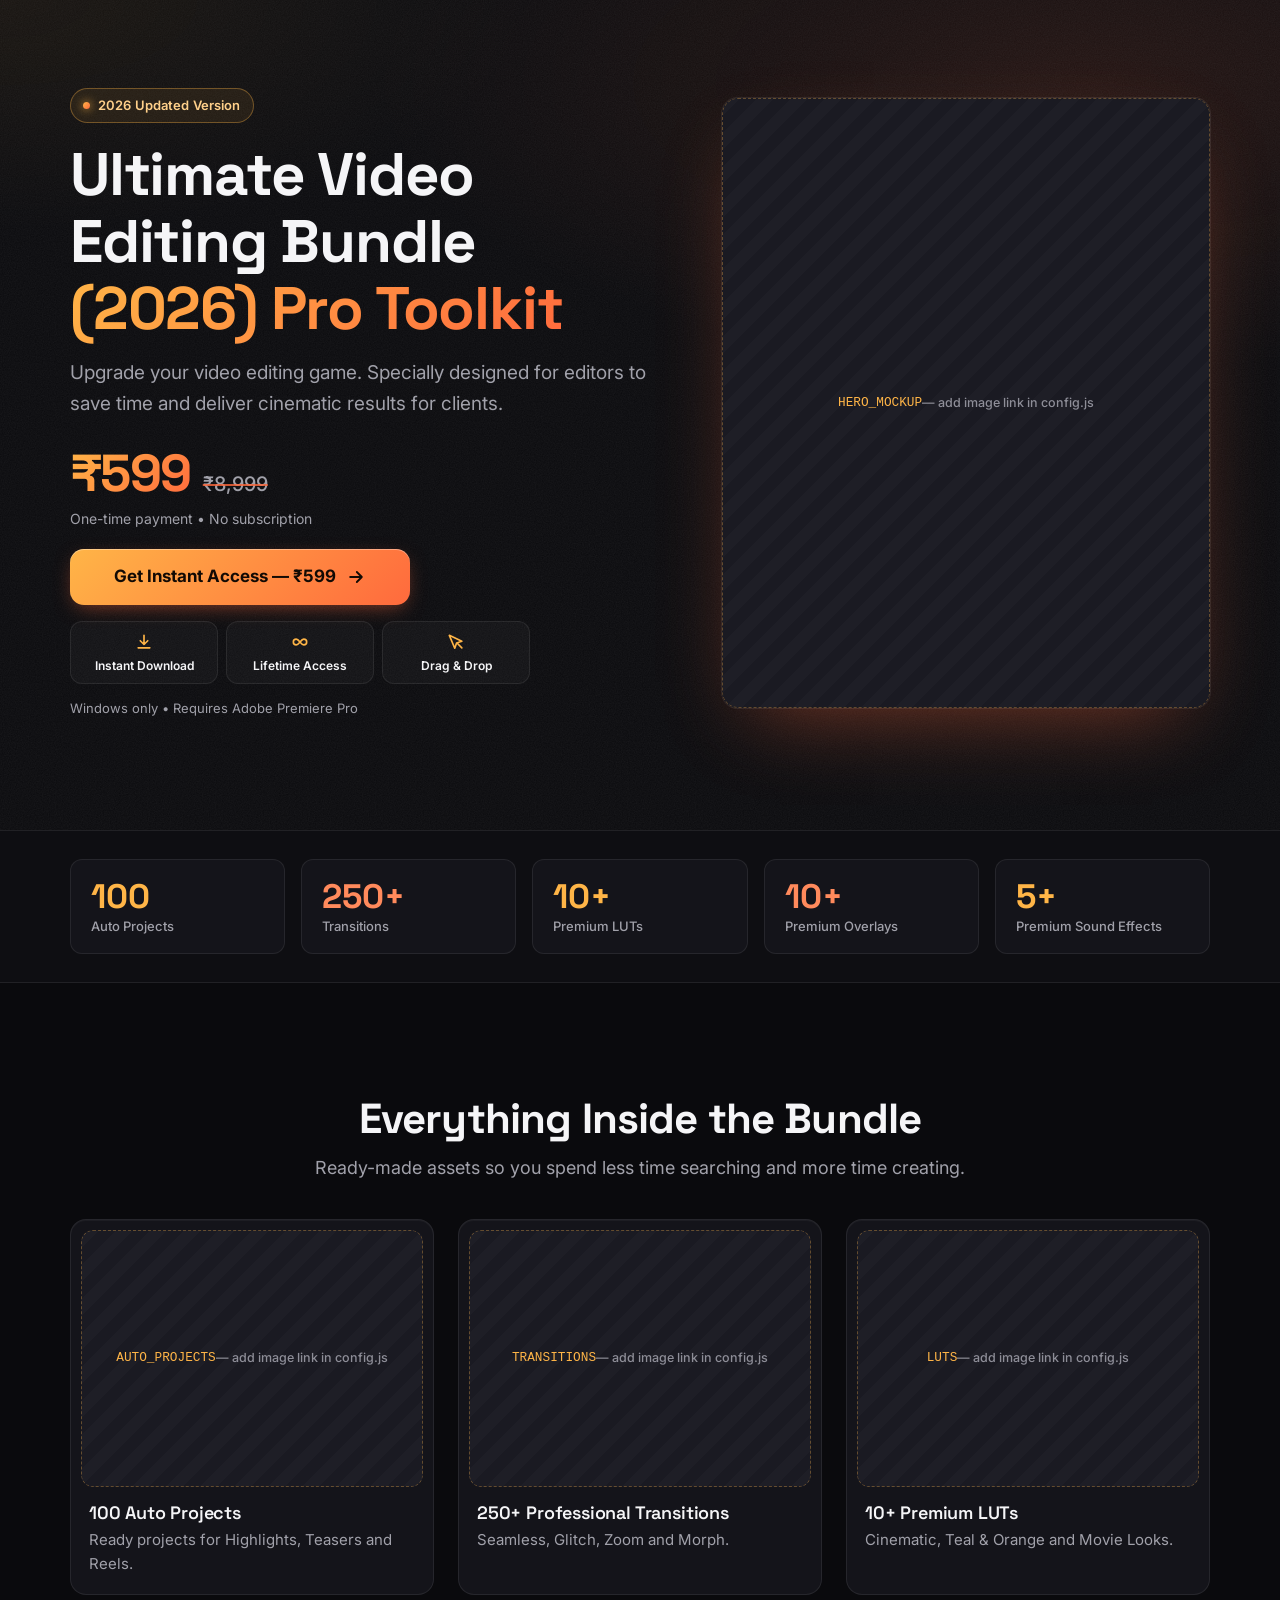
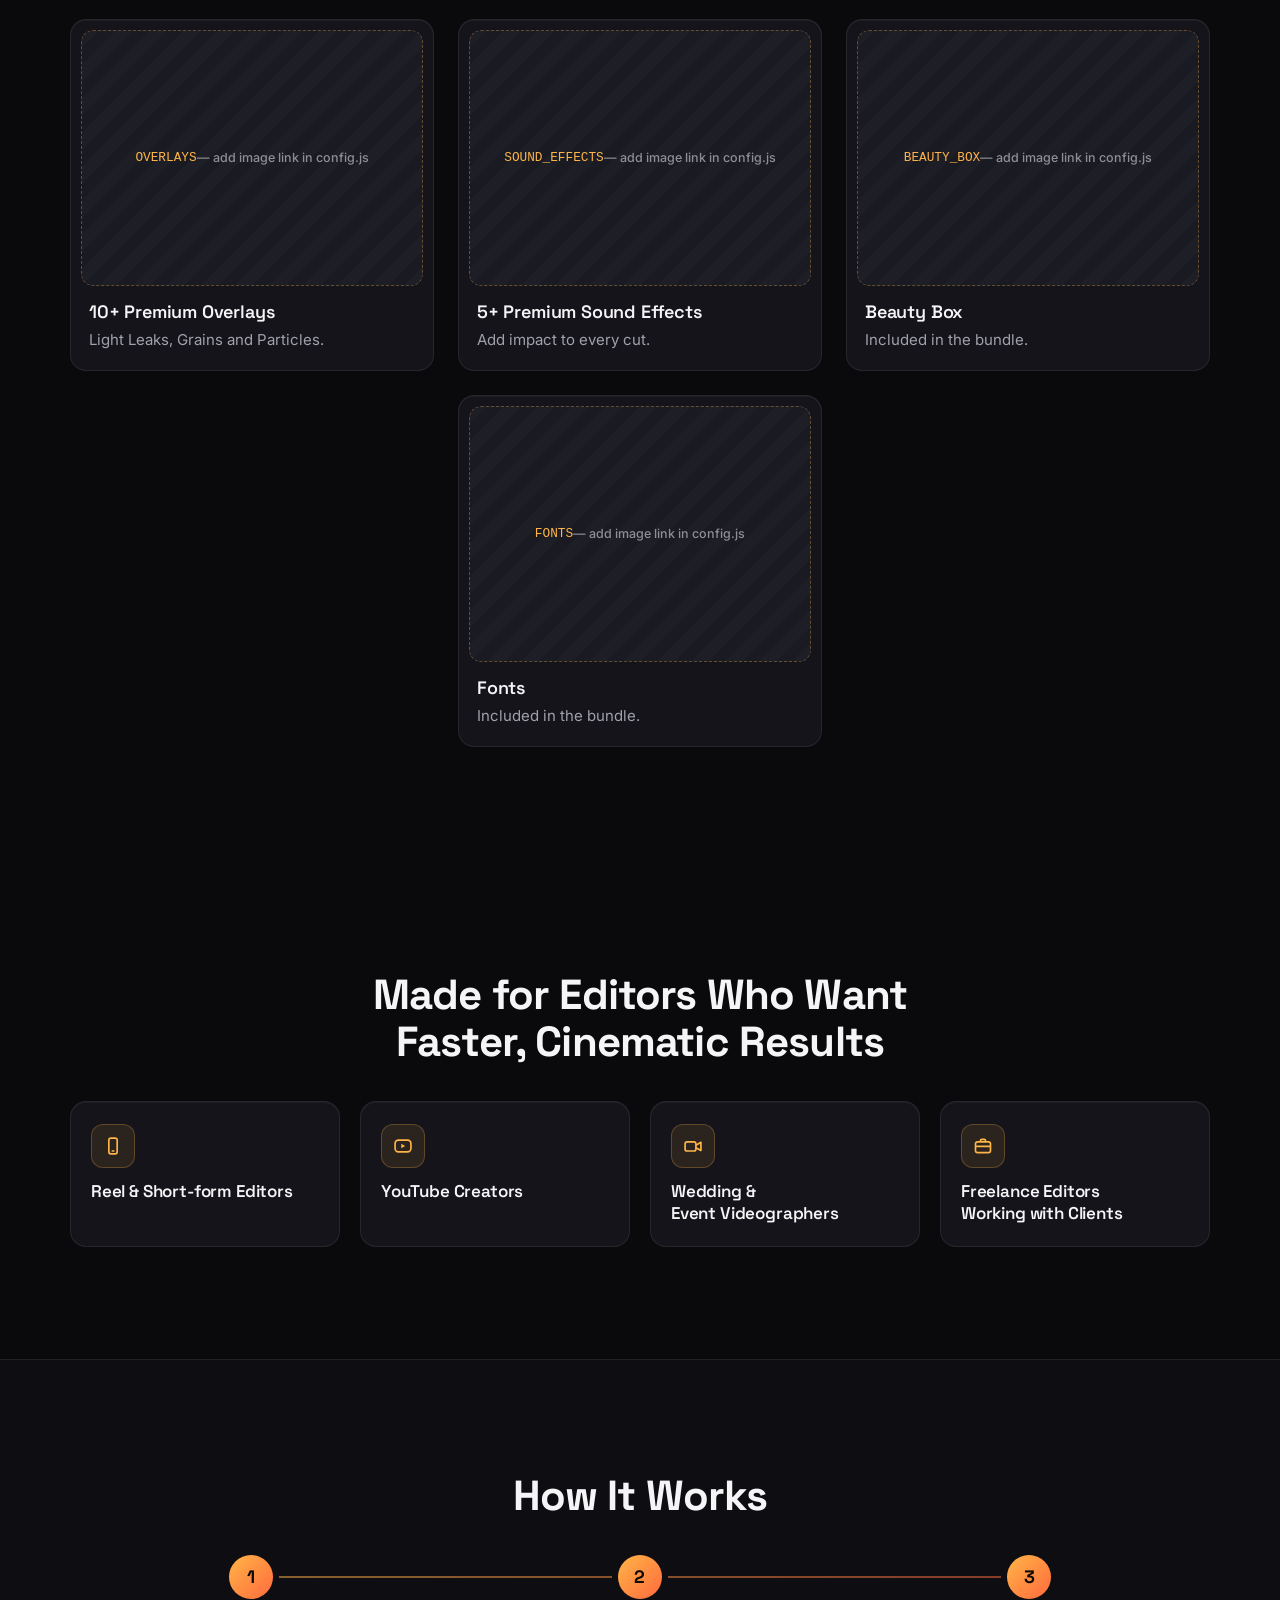
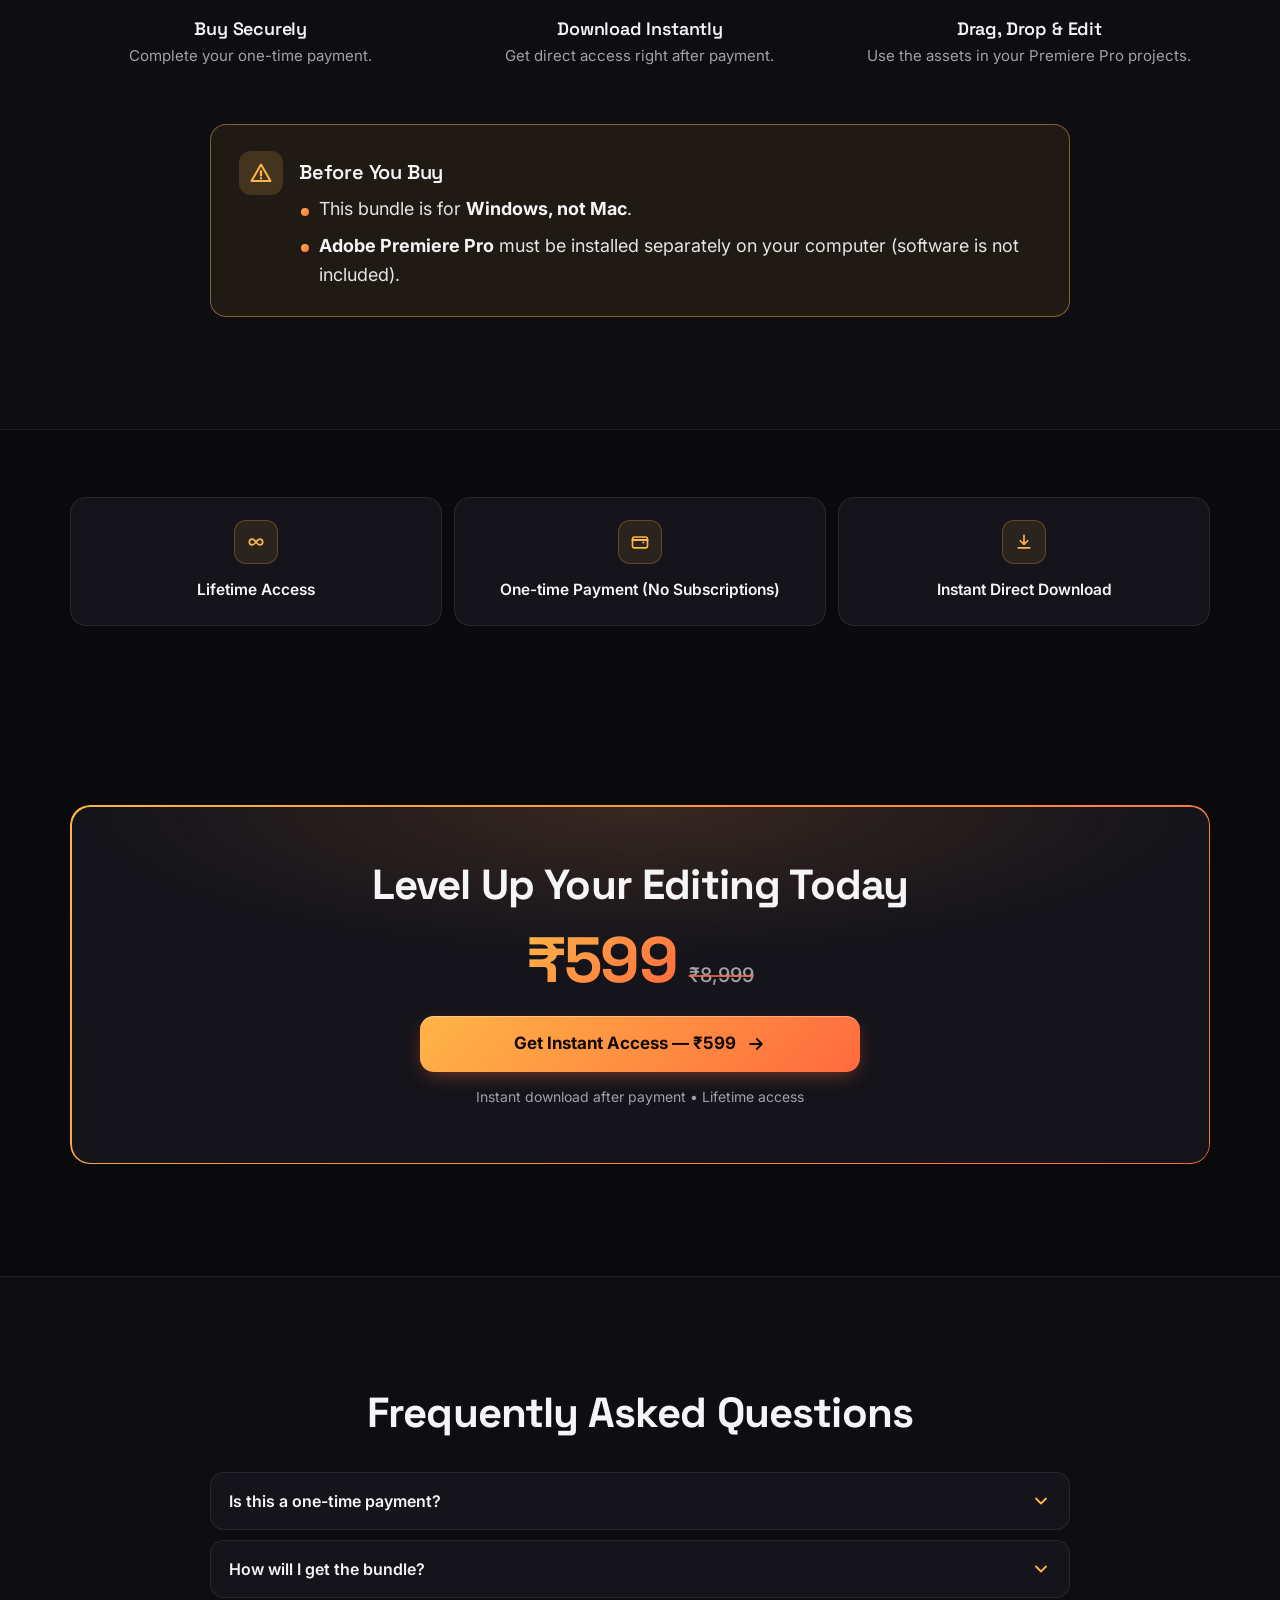
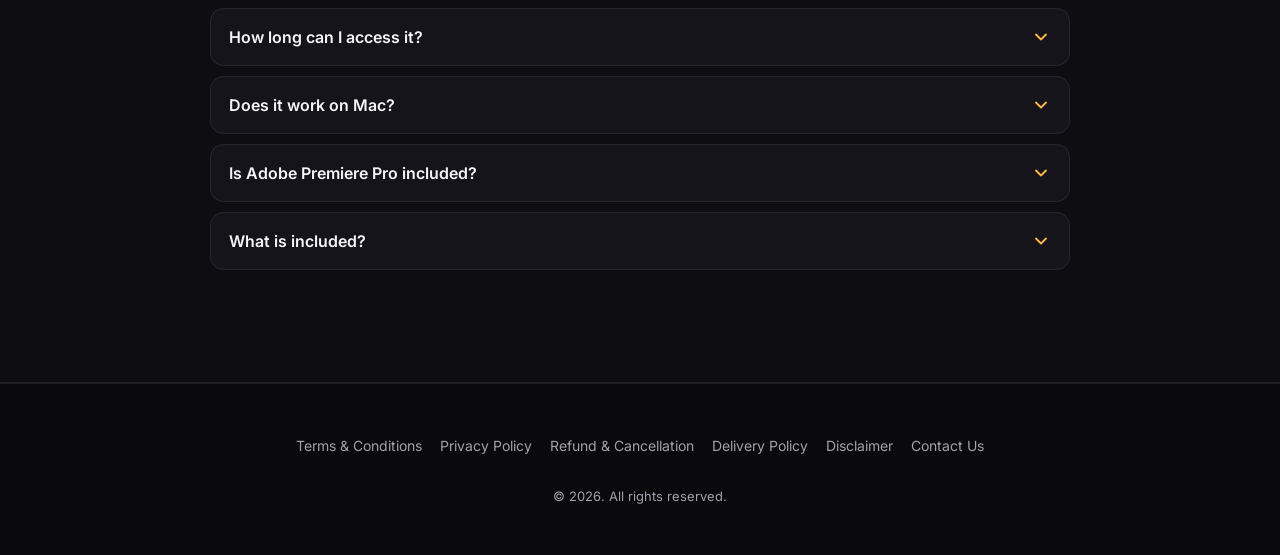
==== commit 21063a97: "Add legal pages: terms, privacy, refund, delivery, disclaimer, contact Co-Authored-By: Claude Opus 5" ====
--- a/index.html
+++ b/index.html
@@ -26,10 +26,10 @@
   <link rel="preconnect" href="https://fonts.googleapis.com">
   <link rel="preconnect" href="https://fonts.gstatic.com" crossorigin>
   <link rel="stylesheet" href="https://fonts.googleapis.com/css2?family=Inter:wght@400;500;600&family=Space+Grotesk:wght@600;700&display=swap">
-  <link rel="stylesheet" href="/styles.css?v=3">
-
-  <script src="/config.js?v=3"></script>
-  <script src="/script.js?v=3" defer></script>
+  <link rel="stylesheet" href="/styles.css?v=5">
+
+  <script src="/config.js?v=5"></script>
+  <script src="/script.js?v=5" defer></script>
 </head>
 <body>
   <a class="skip-link" href="#main">Skip to content</a>
@@ -100,6 +100,7 @@
     <!-- [D] NUMBERS STRIP -->
     <section class="stats" aria-label="Bundle at a glance">
       <div class="container">
+        <div class="stats-viewport">
         <ul class="stats-row" tabindex="0" aria-label="Bundle contents, scrollable">
           <li class="stat"><span class="stat-num">100</span><span class="stat-label">Auto Projects</span></li>
           <li class="stat"><span class="stat-num">250+</span><span class="stat-label">Transitions</span></li>
@@ -107,6 +108,7 @@
           <li class="stat"><span class="stat-num">10+</span><span class="stat-label">Premium Overlays</span></li>
           <li class="stat"><span class="stat-num">5+</span><span class="stat-label">Premium Sound Effects</span></li>
         </ul>
+        </div>
       </div>
     </section>
 
@@ -293,8 +295,11 @@
       <nav aria-label="Legal" data-hide-if-empty-children>
         <ul class="footer-links">
           <li><a data-link="TERMS_LINK">Terms &amp; Conditions</a></li>
-          <li><a data-link="REFUND_LINK">Refund Policy</a></li>
           <li><a data-link="PRIVACY_LINK">Privacy Policy</a></li>
+          <li><a data-link="REFUND_LINK">Refund &amp; Cancellation</a></li>
+          <li><a data-link="DELIVERY_LINK">Delivery Policy</a></li>
+          <li><a data-link="DISCLAIMER_LINK">Disclaimer</a></li>
+          <li><a data-link="CONTACT_LINK">Contact Us</a></li>
         </ul>
       </nav>
       <p class="copyright">© <span id="year"></span><span data-bind="BRAND_NAME" data-prefix=" "></span>. All rights reserved.</p>
--- a/styles.css
+++ b/styles.css
@@ -291,8 +291,31 @@
   border: 1px solid var(--border);
 }
 .stat-num { font-family: var(--font-head); font-weight: 700; font-size: 28px; line-height: 1.1; }
-.stat:nth-child(odd) .stat-num { color: var(--amber); }
-.stat:nth-child(even) .stat-num { color: #FF8A5C; }
+.stat .stat-num { color: var(--amber); }
+.stat:nth-child(5n+2) .stat-num, .stat:nth-child(5n+4) .stat-num { color: #FF8A5C; }
+
+/* Auto-looping marquee (mobile/tablet). JS duplicates the items and adds .is-marquee */
+.stats-viewport.has-marquee {
+  overflow: hidden;
+  -webkit-mask-image: linear-gradient(90deg, transparent 0, #000 24px, #000 calc(100% - 24px), transparent 100%);
+  mask-image: linear-gradient(90deg, transparent 0, #000 24px, #000 calc(100% - 24px), transparent 100%);
+}
+.stats-row.is-marquee {
+  width: max-content;
+  overflow: visible;
+  gap: 0;
+  padding: 20px 0;
+  scroll-snap-type: none;
+  animation: stats-marquee 22s linear infinite;
+  will-change: transform;
+}
+.stats-row.is-marquee .stat { margin-right: 12px; }
+.stats-row.is-marquee.is-paused,
+.stats-row.is-marquee:hover { animation-play-state: paused; }
+@keyframes stats-marquee {
+  from { transform: translate3d(0, 0, 0); }
+  to   { transform: translate3d(-50%, 0, 0); }
+}
 .stat-label { font-size: 13px; color: var(--text-2); font-weight: 500; line-height: 1.35; }
 
 /* ---------- Sections ---------- */
@@ -491,6 +514,48 @@
 .footer-contact a:hover, .footer-links a:hover { color: var(--text); text-decoration: underline; text-underline-offset: 3px; }
 .footer-contact .icon { width: 18px; height: 18px; color: var(--amber); }
 .copyright { font-size: 13px; }
+
+/* ---------- Legal pages ---------- */
+.legal-topbar { border-bottom: 1px solid var(--border); background: var(--bg-alt); }
+.back-link {
+  display: inline-flex; align-items: center; gap: 8px; min-height: 52px;
+  color: var(--text-2); text-decoration: none; font-weight: 600; font-size: 15px;
+}
+.back-link:hover { color: var(--text); }
+.back-link .icon { color: var(--amber); }
+.legal { padding: 40px 0 64px; }
+.legal h1 { font-size: 30px; margin-bottom: 8px; }
+.legal-updated { color: var(--text-2); font-size: 14px; margin-bottom: 28px; }
+.legal h2 { font-size: 20px; margin: 32px 0 10px; }
+.legal p, .legal li { color: #D4D4D8; }
+.legal p + p, .legal ul + p { margin-top: 12px; }
+.legal ul:not(.legal-contact) { margin: 10px 0 0; }
+.legal ul:not(.legal-contact) li { position: relative; padding-left: 20px; }
+.legal ul:not(.legal-contact) li + li { margin-top: 8px; }
+.legal ul:not(.legal-contact) li::before {
+  content: ""; position: absolute; left: 3px; top: .7em;
+  width: 7px; height: 7px; border-radius: 50%; background: var(--grad);
+}
+.legal strong { color: var(--text); }
+.legal a:not(.btn) { color: #FFC877; text-underline-offset: 3px; }
+.legal-contact {
+  margin-top: 14px;
+  display: grid; gap: 2px;
+  padding: 8px 18px;
+  border-radius: var(--radius);
+  background: var(--surface);
+  border: 1px solid var(--border);
+}
+.legal-contact li { display: flex; flex-wrap: wrap; gap: 4px 16px; padding: 10px 0; overflow-wrap: anywhere; }
+.legal-contact li + li { border-top: 1px solid var(--border); }
+.lc-label { min-width: 72px; color: var(--text-2); font-size: 14px; font-weight: 600; text-transform: uppercase; letter-spacing: .04em; padding-top: 2px; }
+.legal-page .site-footer { padding-bottom: 48px; }
+.footer-links a[aria-current="page"] { color: var(--text); }
+@media (min-width: 640px) {
+  .legal { padding: 56px 0 96px; }
+  .legal h1 { font-size: 40px; }
+  .legal h2 { font-size: 22px; }
+}
 
 /* ---------- Sticky mobile buy bar ---------- */
 .buy-bar {
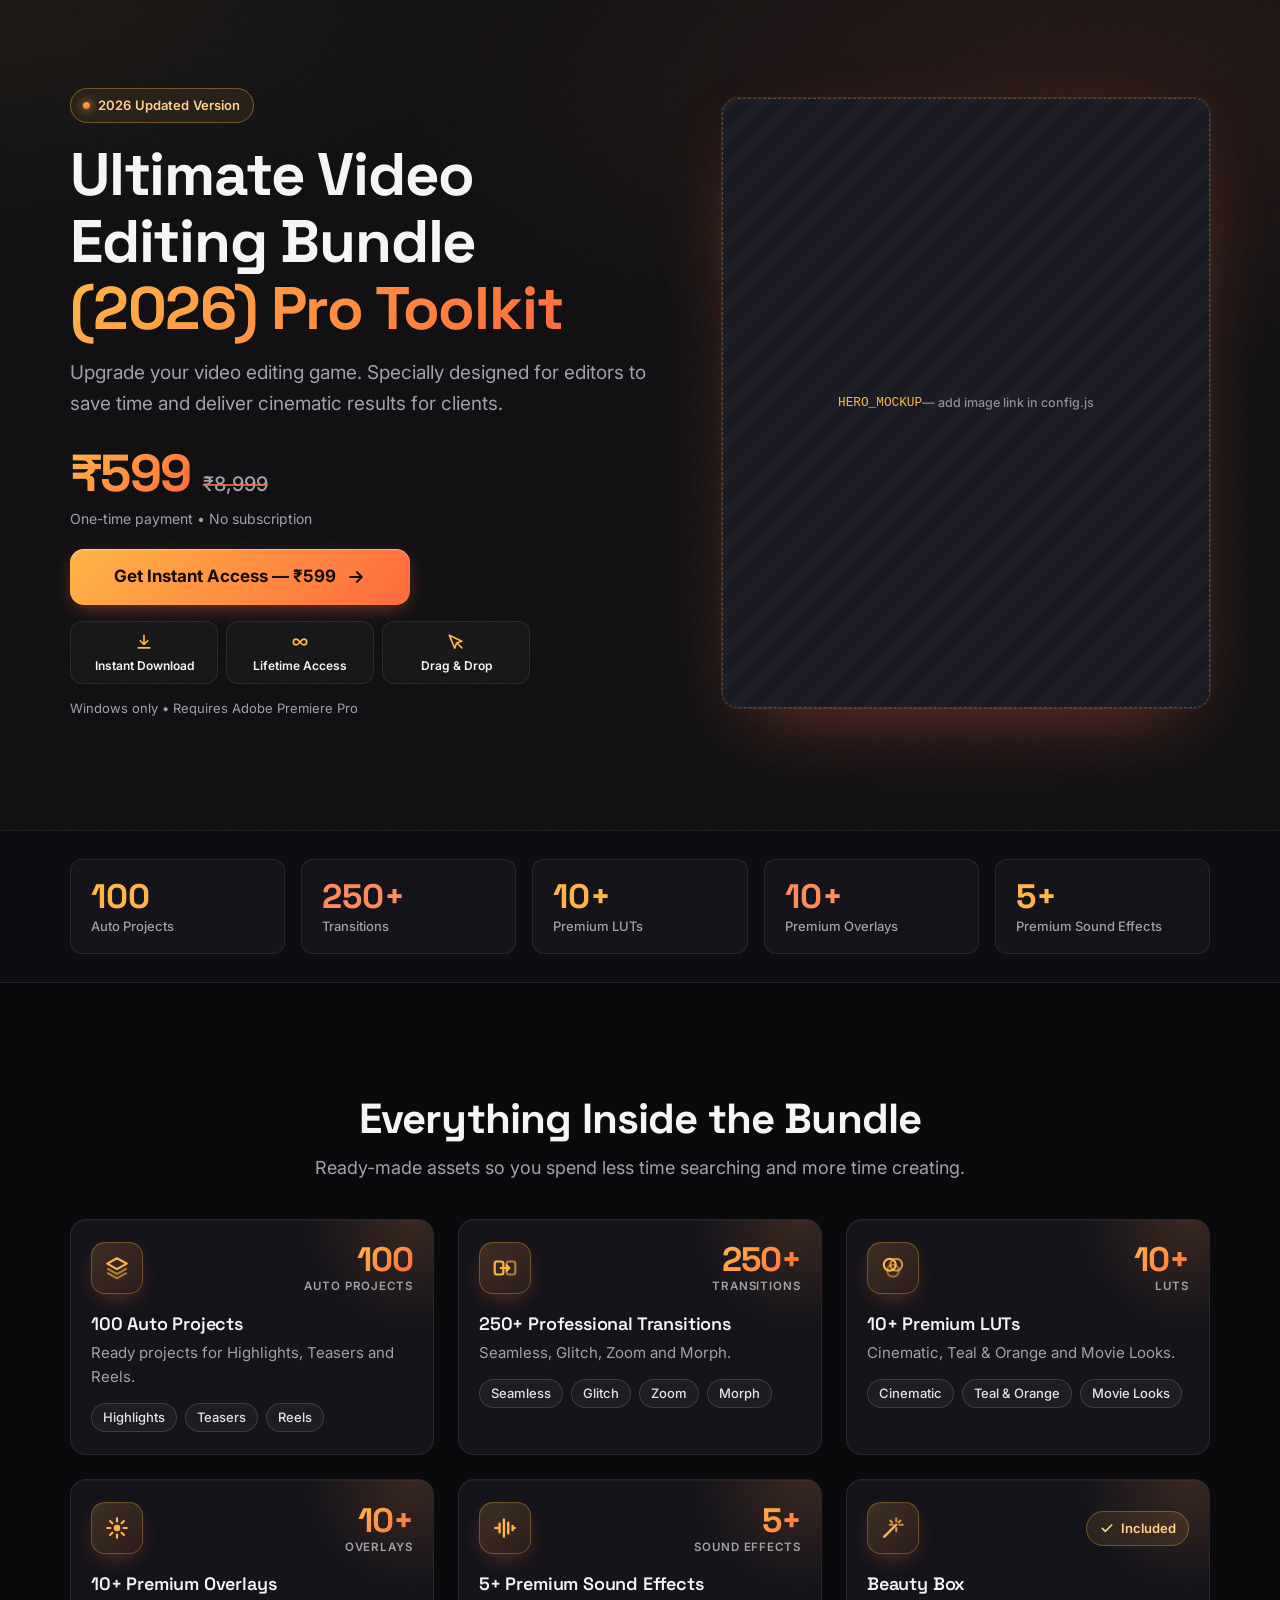
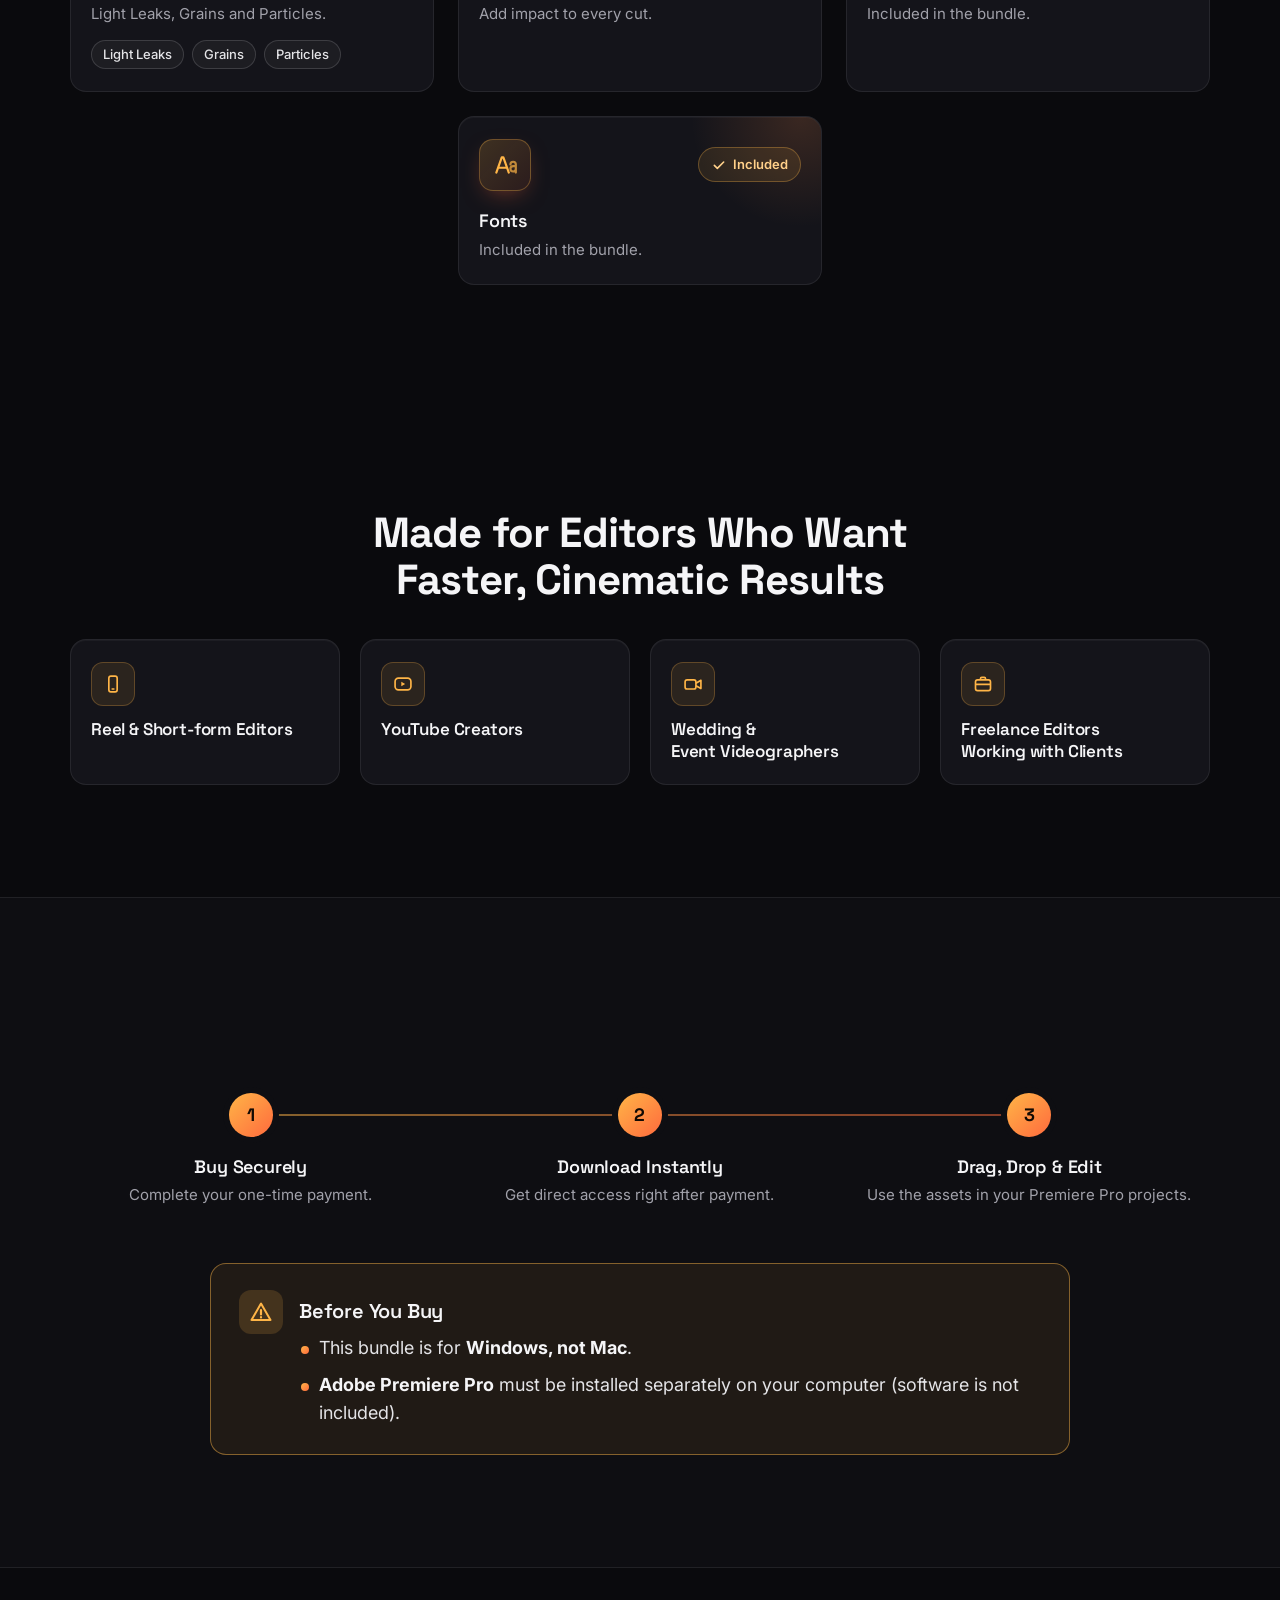
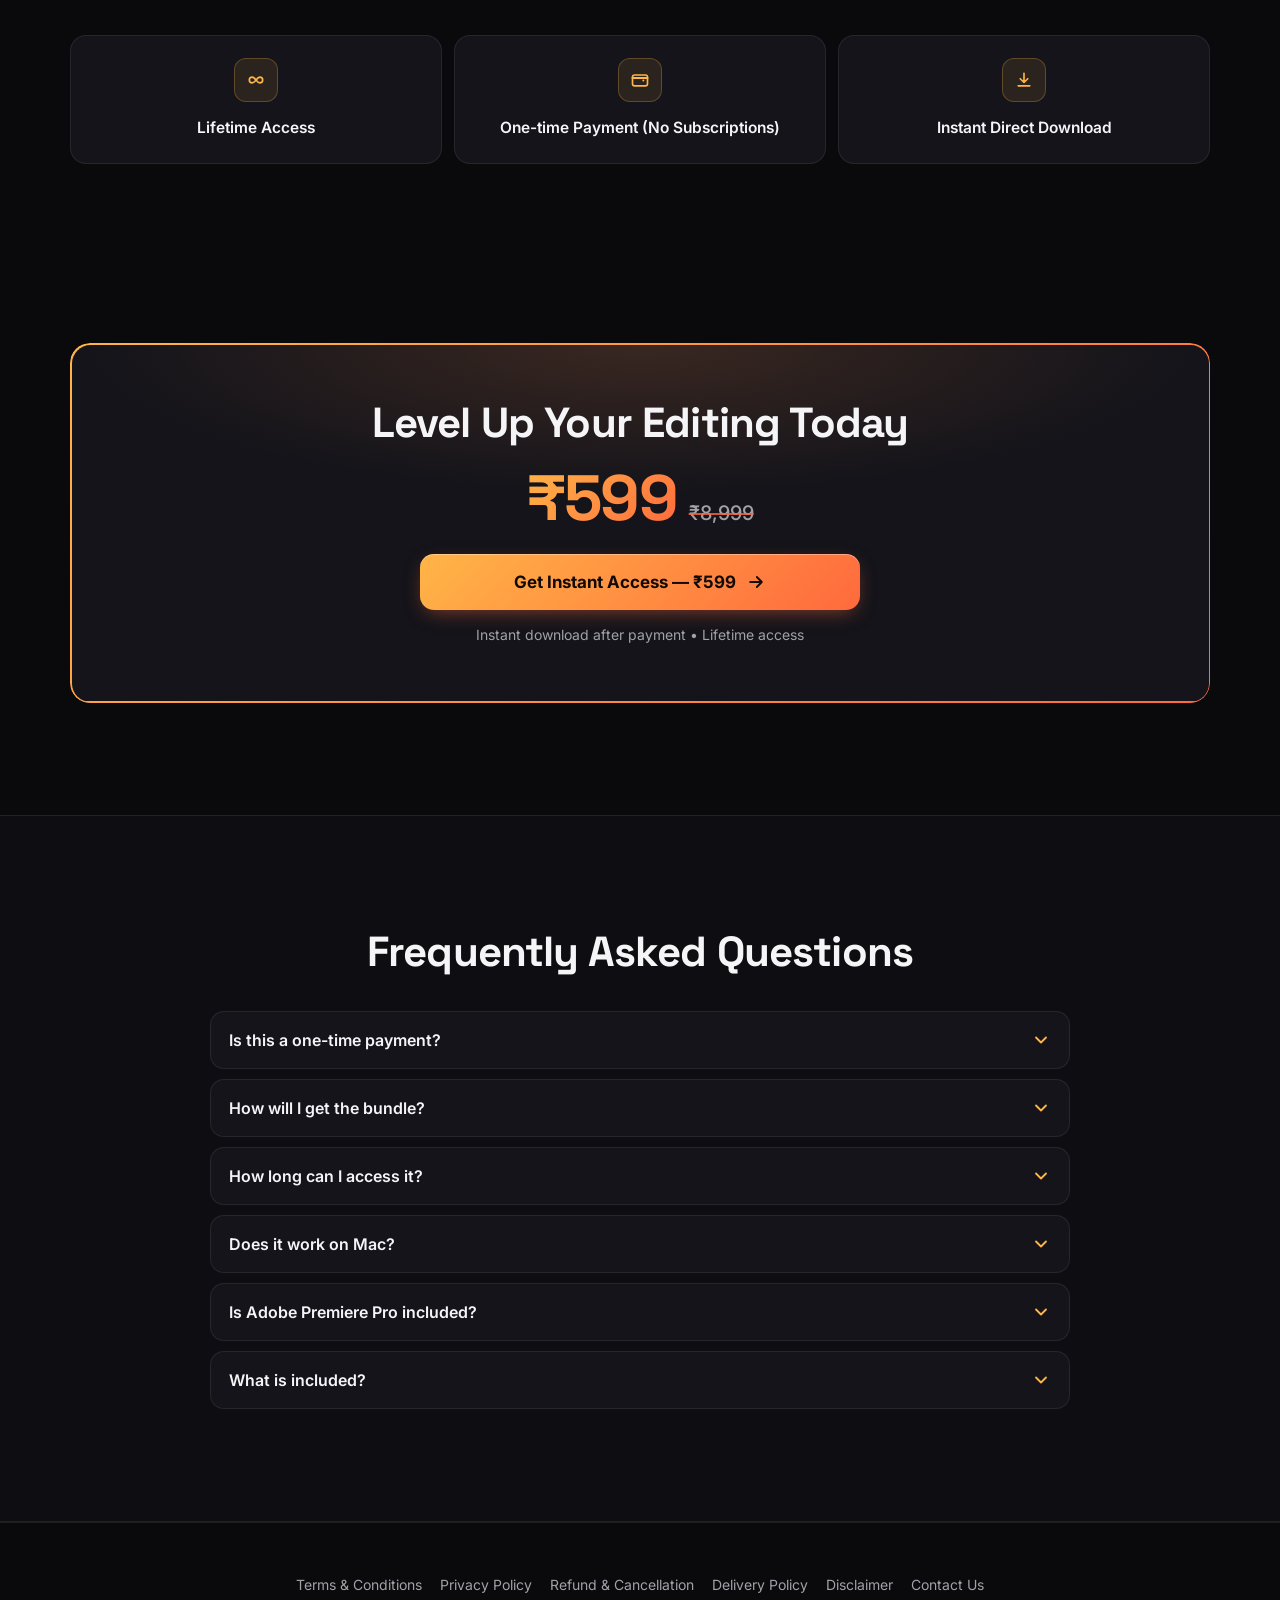
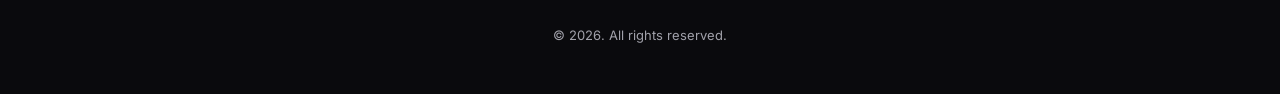
==== commit c1f5ab4c: "Replace What's Inside image cards with designed info cards Co-Authored-By: Claude Opus 5.5 <noreply@" ====
--- a/index.html
+++ b/index.html
@@ -26,10 +26,10 @@
   <link rel="preconnect" href="https://fonts.googleapis.com">
   <link rel="preconnect" href="https://fonts.gstatic.com" crossorigin>
   <link rel="stylesheet" href="https://fonts.googleapis.com/css2?family=Inter:wght@400;500;600&family=Space+Grotesk:wght@600;700&display=swap">
-  <link rel="stylesheet" href="/styles.css?v=5">
-
-  <script src="/config.js?v=5"></script>
-  <script src="/script.js?v=5" defer></script>
+  <link rel="stylesheet" href="/styles.css?v=7">
+
+  <script src="/config.js?v=7"></script>
+  <script src="/script.js?v=7" defer></script>
 </head>
 <body>
   <a class="skip-link" href="#main">Skip to content</a>
@@ -120,34 +120,66 @@
           <p>Ready-made assets so you spend less time searching and more time creating.</p>
         </header>
 
-        <ul class="card-grid">
-          <li class="card product-card reveal">
-            <div class="media-slot ratio-4x3" data-img="AUTO_PROJECTS" data-alt="100 Auto Projects preview" data-w="1080" data-h="810"></div>
-            <div class="card-body"><h3>100 Auto Projects</h3><p>Ready projects for Highlights, Teasers and Reels.</p></div>
-          </li>
-          <li class="card product-card reveal">
-            <div class="media-slot ratio-4x3" data-img="TRANSITIONS" data-alt="250+ Professional Transitions preview" data-w="1080" data-h="810"></div>
-            <div class="card-body"><h3>250+ Professional Transitions</h3><p>Seamless, Glitch, Zoom and Morph.</p></div>
-          </li>
-          <li class="card product-card reveal">
-            <div class="media-slot ratio-4x3" data-img="LUTS" data-alt="10+ Premium LUTs preview" data-w="1080" data-h="810"></div>
-            <div class="card-body"><h3>10+ Premium LUTs</h3><p>Cinematic, Teal &amp; Orange and Movie Looks.</p></div>
-          </li>
-          <li class="card product-card reveal">
-            <div class="media-slot ratio-4x3" data-img="OVERLAYS" data-alt="10+ Premium Overlays preview" data-w="1080" data-h="810"></div>
-            <div class="card-body"><h3>10+ Premium Overlays</h3><p>Light Leaks, Grains and Particles.</p></div>
-          </li>
-          <li class="card product-card reveal">
-            <div class="media-slot ratio-4x3" data-img="SOUND_EFFECTS" data-alt="5+ Premium Sound Effects preview" data-w="1080" data-h="810"></div>
-            <div class="card-body"><h3>5+ Premium Sound Effects</h3><p>Add impact to every cut.</p></div>
-          </li>
-          <li class="card product-card reveal">
-            <div class="media-slot ratio-4x3" data-img="BEAUTY_BOX" data-alt="Beauty Box preview" data-w="1080" data-h="810"></div>
-            <div class="card-body"><h3>Beauty Box</h3><p>Included in the bundle.</p></div>
-          </li>
-          <li class="card product-card reveal">
-            <div class="media-slot ratio-4x3" data-img="FONTS" data-alt="Fonts preview" data-w="1080" data-h="810"></div>
-            <div class="card-body"><h3>Fonts</h3><p>Included in the bundle.</p></div>
+        <ul class="card-grid inside-grid">
+          <li class="card inside-card reveal">
+            <div class="inside-top">
+              <span class="inside-icon"><svg viewBox="0 0 24 24" aria-hidden="true"><path d="M12 3l9 5-9 5-9-5 9-5z" fill="none" stroke="currentColor" stroke-width="2" stroke-linejoin="round"/><path d="M3 12.5l9 5 9-5M3 16.5l9 5 9-5" fill="none" stroke="currentColor" stroke-width="2" stroke-linejoin="round" opacity=".6"/></svg></span>
+              <span class="inside-count" aria-hidden="true"><span class="inside-num">100</span><span class="inside-unit">Auto Projects</span></span>
+            </div>
+            <h3>100 Auto Projects</h3>
+            <p>Ready projects for Highlights, Teasers and Reels.</p>
+              <ul class="chips" aria-label="Includes"><li>Highlights</li><li>Teasers</li><li>Reels</li></ul>
+          </li>
+          <li class="card inside-card reveal">
+            <div class="inside-top">
+              <span class="inside-icon"><svg viewBox="0 0 24 24" aria-hidden="true"><rect x="2.5" y="6" width="8" height="12" rx="2" fill="none" stroke="currentColor" stroke-width="2"/><rect x="13.5" y="6" width="8" height="12" rx="2" fill="none" stroke="currentColor" stroke-width="2" opacity=".6"/><path d="M8 12h8m-2.5-2.5L16 12l-2.5 2.5" fill="none" stroke="currentColor" stroke-width="2" stroke-linecap="round" stroke-linejoin="round"/></svg></span>
+              <span class="inside-count" aria-hidden="true"><span class="inside-num">250+</span><span class="inside-unit">Transitions</span></span>
+            </div>
+            <h3>250+ Professional Transitions</h3>
+            <p>Seamless, Glitch, Zoom and Morph.</p>
+              <ul class="chips" aria-label="Includes"><li>Seamless</li><li>Glitch</li><li>Zoom</li><li>Morph</li></ul>
+          </li>
+          <li class="card inside-card reveal">
+            <div class="inside-top">
+              <span class="inside-icon"><svg viewBox="0 0 24 24" aria-hidden="true"><circle cx="9" cy="9" r="5.5" fill="none" stroke="currentColor" stroke-width="2"/><circle cx="15" cy="9" r="5.5" fill="none" stroke="currentColor" stroke-width="2" opacity=".75"/><circle cx="12" cy="14.5" r="5.5" fill="none" stroke="currentColor" stroke-width="2" opacity=".5"/></svg></span>
+              <span class="inside-count" aria-hidden="true"><span class="inside-num">10+</span><span class="inside-unit">LUTs</span></span>
+            </div>
+            <h3>10+ Premium LUTs</h3>
+            <p>Cinematic, Teal &amp; Orange and Movie Looks.</p>
+              <ul class="chips" aria-label="Includes"><li>Cinematic</li><li>Teal &amp; Orange</li><li>Movie Looks</li></ul>
+          </li>
+          <li class="card inside-card reveal">
+            <div class="inside-top">
+              <span class="inside-icon"><svg viewBox="0 0 24 24" aria-hidden="true"><path d="M12 3v3M12 18v3M3 12h3M18 12h3M5.6 5.6l2.1 2.1M16.3 16.3l2.1 2.1M5.6 18.4l2.1-2.1M16.3 7.7l2.1-2.1" fill="none" stroke="currentColor" stroke-width="2" stroke-linecap="round"/><circle cx="12" cy="12" r="3" fill="currentColor"/></svg></span>
+              <span class="inside-count" aria-hidden="true"><span class="inside-num">10+</span><span class="inside-unit">Overlays</span></span>
+            </div>
+            <h3>10+ Premium Overlays</h3>
+            <p>Light Leaks, Grains and Particles.</p>
+              <ul class="chips" aria-label="Includes"><li>Light Leaks</li><li>Grains</li><li>Particles</li></ul>
+          </li>
+          <li class="card inside-card reveal">
+            <div class="inside-top">
+              <span class="inside-icon"><svg viewBox="0 0 24 24" aria-hidden="true"><path d="M3 12h2M7 8v8M11 4v16M15 7v10M19 10v4M21 12h0" fill="none" stroke="currentColor" stroke-width="2.2" stroke-linecap="round"/></svg></span>
+              <span class="inside-count" aria-hidden="true"><span class="inside-num">5+</span><span class="inside-unit">Sound Effects</span></span>
+            </div>
+            <h3>5+ Premium Sound Effects</h3>
+            <p>Add impact to every cut.</p>
+          </li>
+          <li class="card inside-card reveal">
+            <div class="inside-top">
+              <span class="inside-icon"><svg viewBox="0 0 24 24" aria-hidden="true"><path d="M4 20L15 9" fill="none" stroke="currentColor" stroke-width="2.2" stroke-linecap="round"/><path d="M15 3v3M15 12v3M18 9h3M9 9h3M17.2 6.8l1.6-1.6M11.2 6.8L9.6 5.2" fill="none" stroke="currentColor" stroke-width="2" stroke-linecap="round" opacity=".75"/></svg></span>
+              <span class="inside-included"><svg class="icon" aria-hidden="true"><use href="#i-check"/></svg>Included</span>
+            </div>
+            <h3>Beauty Box</h3>
+            <p>Included in the bundle.</p>
+          </li>
+          <li class="card inside-card reveal">
+            <div class="inside-top">
+              <span class="inside-icon"><svg viewBox="0 0 24 24" aria-hidden="true"><path d="M4 19L9 5h1.5l5 14M6 14.5h8" fill="none" stroke="currentColor" stroke-width="2" stroke-linecap="round" stroke-linejoin="round"/><path d="M17 11.5a2.5 2.5 0 015 0V19m0-3.5a2.5 2.5 0 11-2.5-2.5H22" fill="none" stroke="currentColor" stroke-width="2" stroke-linecap="round" opacity=".7"/></svg></span>
+              <span class="inside-included"><svg class="icon" aria-hidden="true"><use href="#i-check"/></svg>Included</span>
+            </div>
+            <h3>Fonts</h3>
+            <p>Included in the bundle.</p>
           </li>
         </ul>
       </div>
@@ -290,7 +322,6 @@
       <p class="footer-brand" data-bind="BRAND_NAME" data-hide-empty></p>
       <ul class="footer-contact" data-hide-if-empty-children>
         <li><a data-link="CONTACT_EMAIL" data-link-type="mailto"><svg class="icon" aria-hidden="true"><use href="#i-mail"/></svg><span data-bind="CONTACT_EMAIL"></span></a></li>
-        <li><a data-link="CONTACT_PHONE" data-link-type="tel"><svg class="icon" aria-hidden="true"><use href="#i-call"/></svg><span data-bind="CONTACT_PHONE"></span></a></li>
       </ul>
       <nav aria-label="Legal" data-hide-if-empty-children>
         <ul class="footer-links">
--- a/styles.css
+++ b/styles.css
@@ -343,9 +343,50 @@
 }
 
 .card-grid { display: grid; grid-template-columns: minmax(0, 1fr); gap: 16px; }
-.product-card { padding: 10px; display: flex; flex-direction: column; }
-.product-card .card-body { padding: 14px 8px 8px; }
-.product-card p { margin-top: 4px; color: var(--text-2); font-size: 15px; }
+/* What's Inside cards (no images) */
+.inside-card {
+  display: flex; flex-direction: column;
+  padding: 22px 20px 22px;
+  overflow: hidden;
+  isolation: isolate;
+}
+.inside-card::before {
+  content: ""; position: absolute; z-index: -1;
+  width: 220px; height: 220px; right: -90px; top: -110px;
+  background: radial-gradient(closest-side, rgba(255, 140, 70, .16), transparent);
+  pointer-events: none;
+}
+.inside-top { display: flex; align-items: center; justify-content: space-between; gap: 12px; margin-bottom: 18px; }
+.inside-icon {
+  display: grid; place-items: center; flex: none;
+  width: 52px; height: 52px; border-radius: 14px;
+  background: linear-gradient(135deg, rgba(255,181,71,.18), rgba(255,106,61,.10));
+  border: 1px solid rgba(255, 181, 71, .3);
+  color: var(--amber);
+  box-shadow: 0 8px 24px -10px rgba(255, 106, 61, .55);
+}
+.inside-icon svg { width: 26px; height: 26px; }
+.inside-count { display: flex; flex-direction: column; align-items: flex-end; line-height: 1; }
+.inside-num {
+  font-family: var(--font-head); font-weight: 700; font-size: 34px; letter-spacing: -0.03em;
+  background: var(--grad); -webkit-background-clip: text; background-clip: text; color: transparent;
+}
+.inside-unit { margin-top: 4px; font-size: 11.5px; font-weight: 600; letter-spacing: .08em; text-transform: uppercase; color: var(--text-2); }
+.inside-included {
+  display: inline-flex; align-items: center; gap: 6px;
+  padding: 6px 12px; border-radius: 999px;
+  background: rgba(255, 181, 71, .1); border: 1px solid rgba(255, 181, 71, .3);
+  color: #FFD08A; font-size: 13px; font-weight: 600;
+}
+.inside-included .icon { width: 16px; height: 16px; }
+.inside-card p { margin-top: 6px; color: var(--text-2); font-size: 15px; }
+.chips { display: flex; flex-wrap: wrap; gap: 8px; margin-top: 14px; }
+.chips li {
+  padding: 5px 11px; border-radius: 999px;
+  background: rgba(255, 255, 255, .04); border: 1px solid var(--border-strong);
+  font-size: 13px; font-weight: 500; color: #E4E4E7; line-height: 1.3;
+}
+
 
 .who-grid { display: grid; grid-template-columns: repeat(2, minmax(0, 1fr)); gap: 12px; }
 .who-card { padding: 18px 16px; display: flex; flex-direction: column; gap: 12px; }
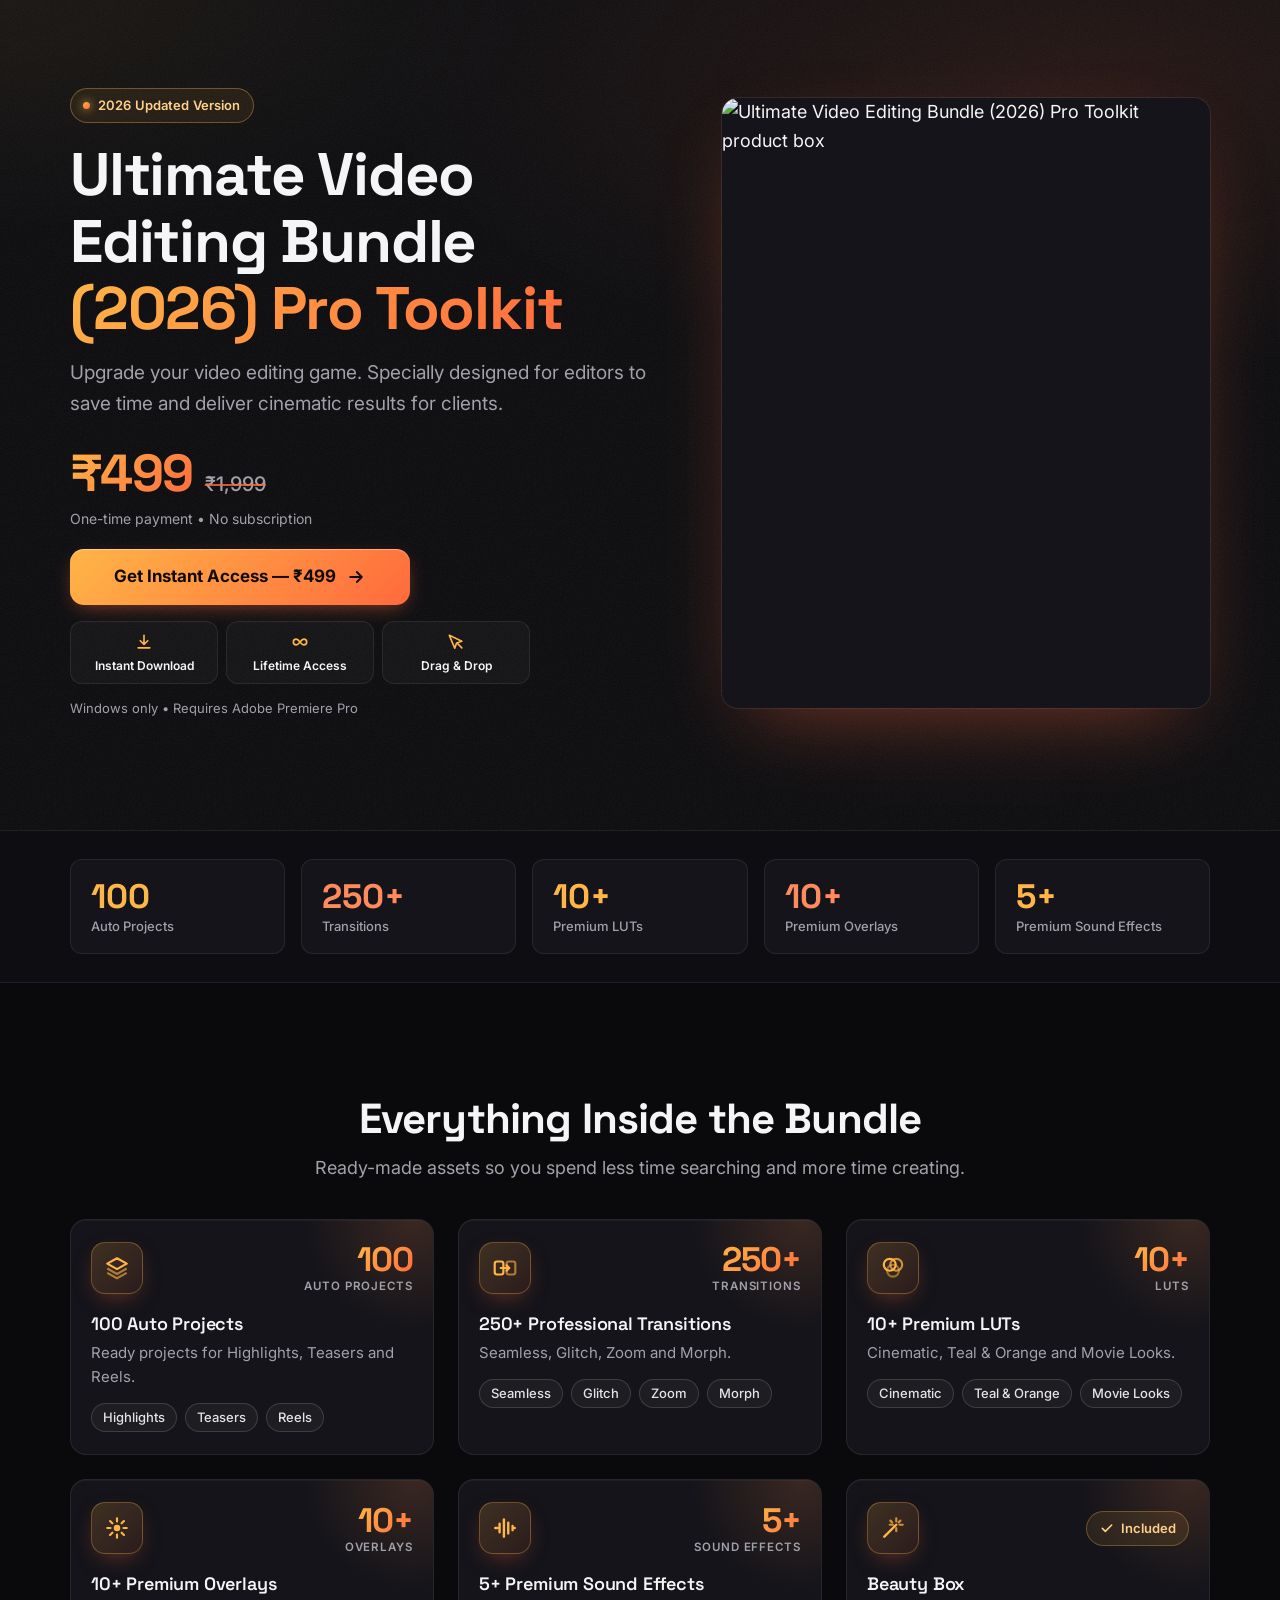
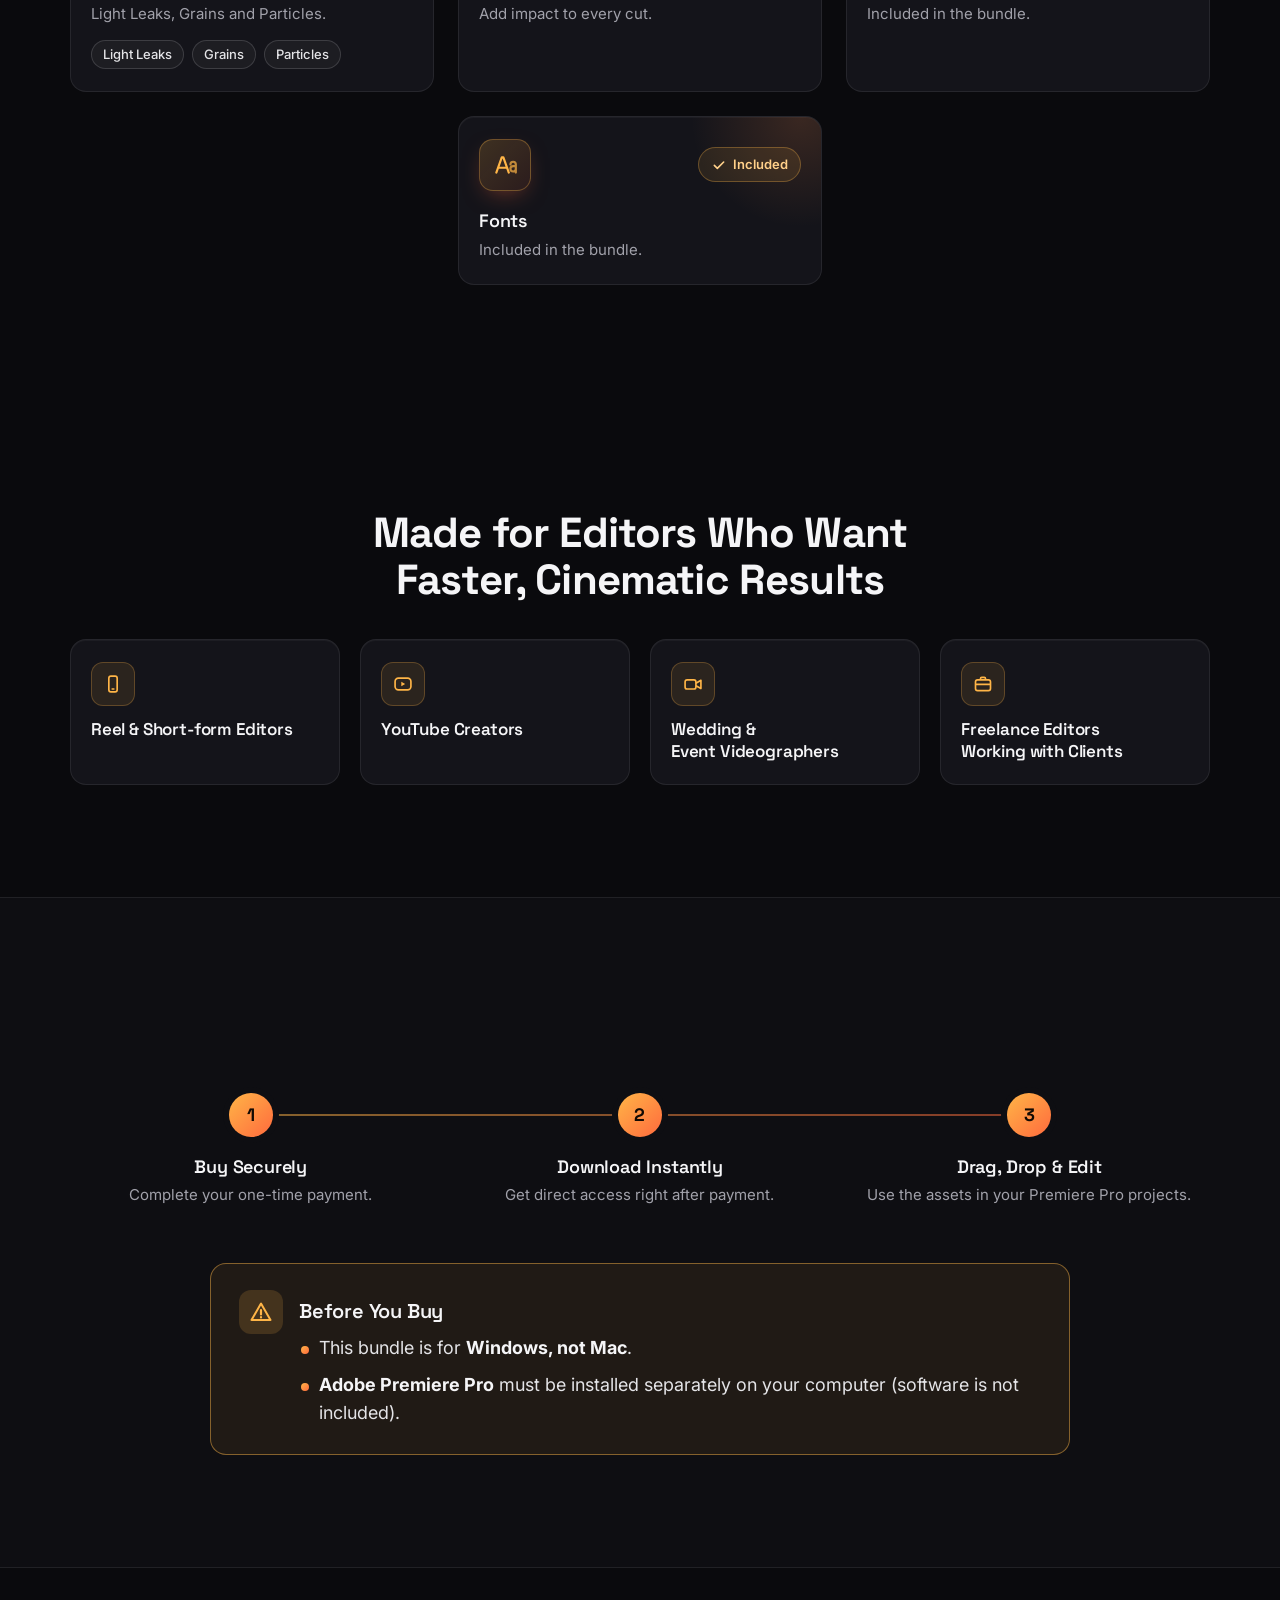
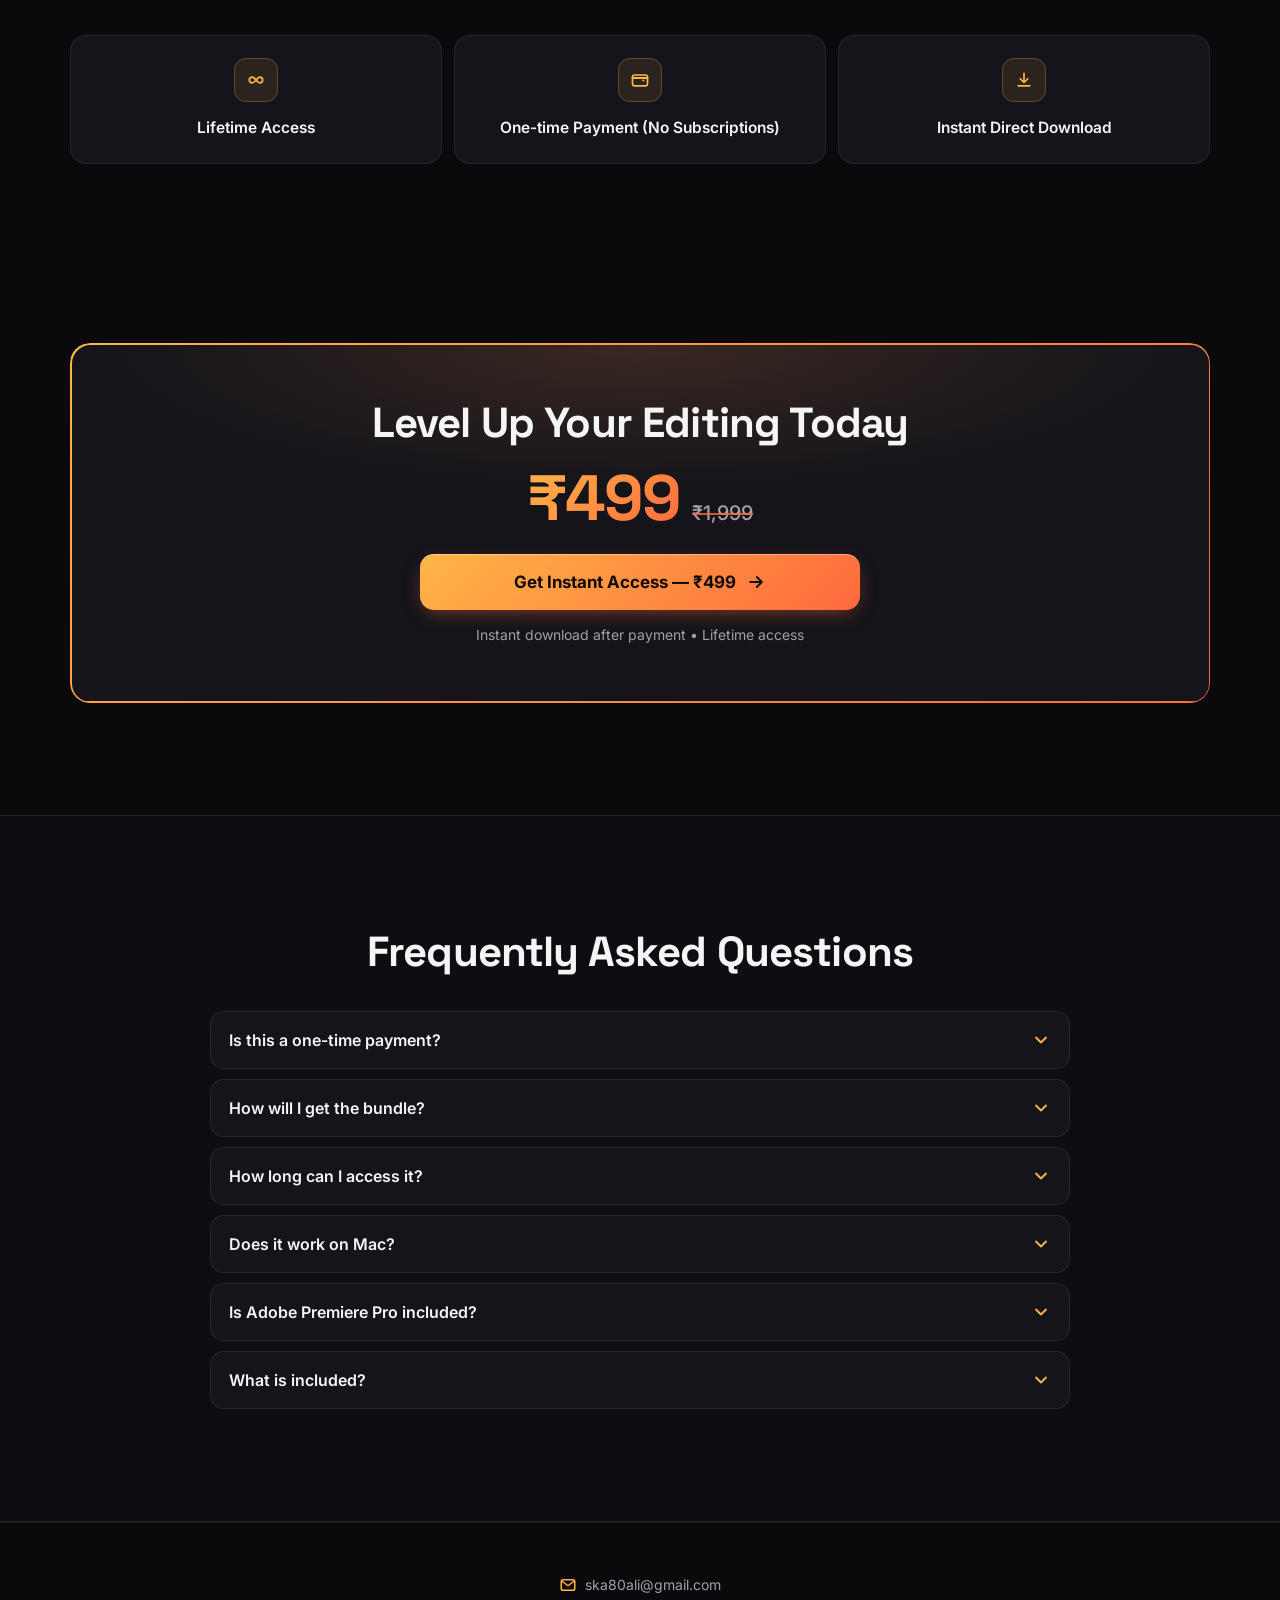
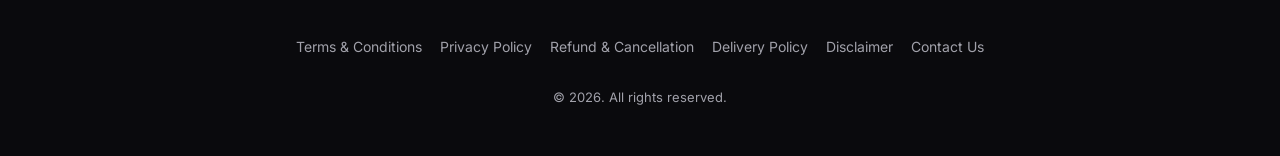
==== commit e1fbd647: "Fill config: checkout link, support email, ₹499/₹1,999 pricing, hero image Co-Authored-By: Claude Op" ====
--- a/index.html
+++ b/index.html
@@ -26,10 +26,10 @@
   <link rel="preconnect" href="https://fonts.googleapis.com">
   <link rel="preconnect" href="https://fonts.gstatic.com" crossorigin>
   <link rel="stylesheet" href="https://fonts.googleapis.com/css2?family=Inter:wght@400;500;600&family=Space+Grotesk:wght@600;700&display=swap">
-  <link rel="stylesheet" href="/styles.css?v=7">
-
-  <script src="/config.js?v=7"></script>
-  <script src="/script.js?v=7" defer></script>
+  <link rel="stylesheet" href="/styles.css?v=8">
+
+  <script src="/config.js?v=8"></script>
+  <script src="/script.js?v=8" defer></script>
 </head>
 <body>
   <a class="skip-link" href="#main">Skip to content</a>
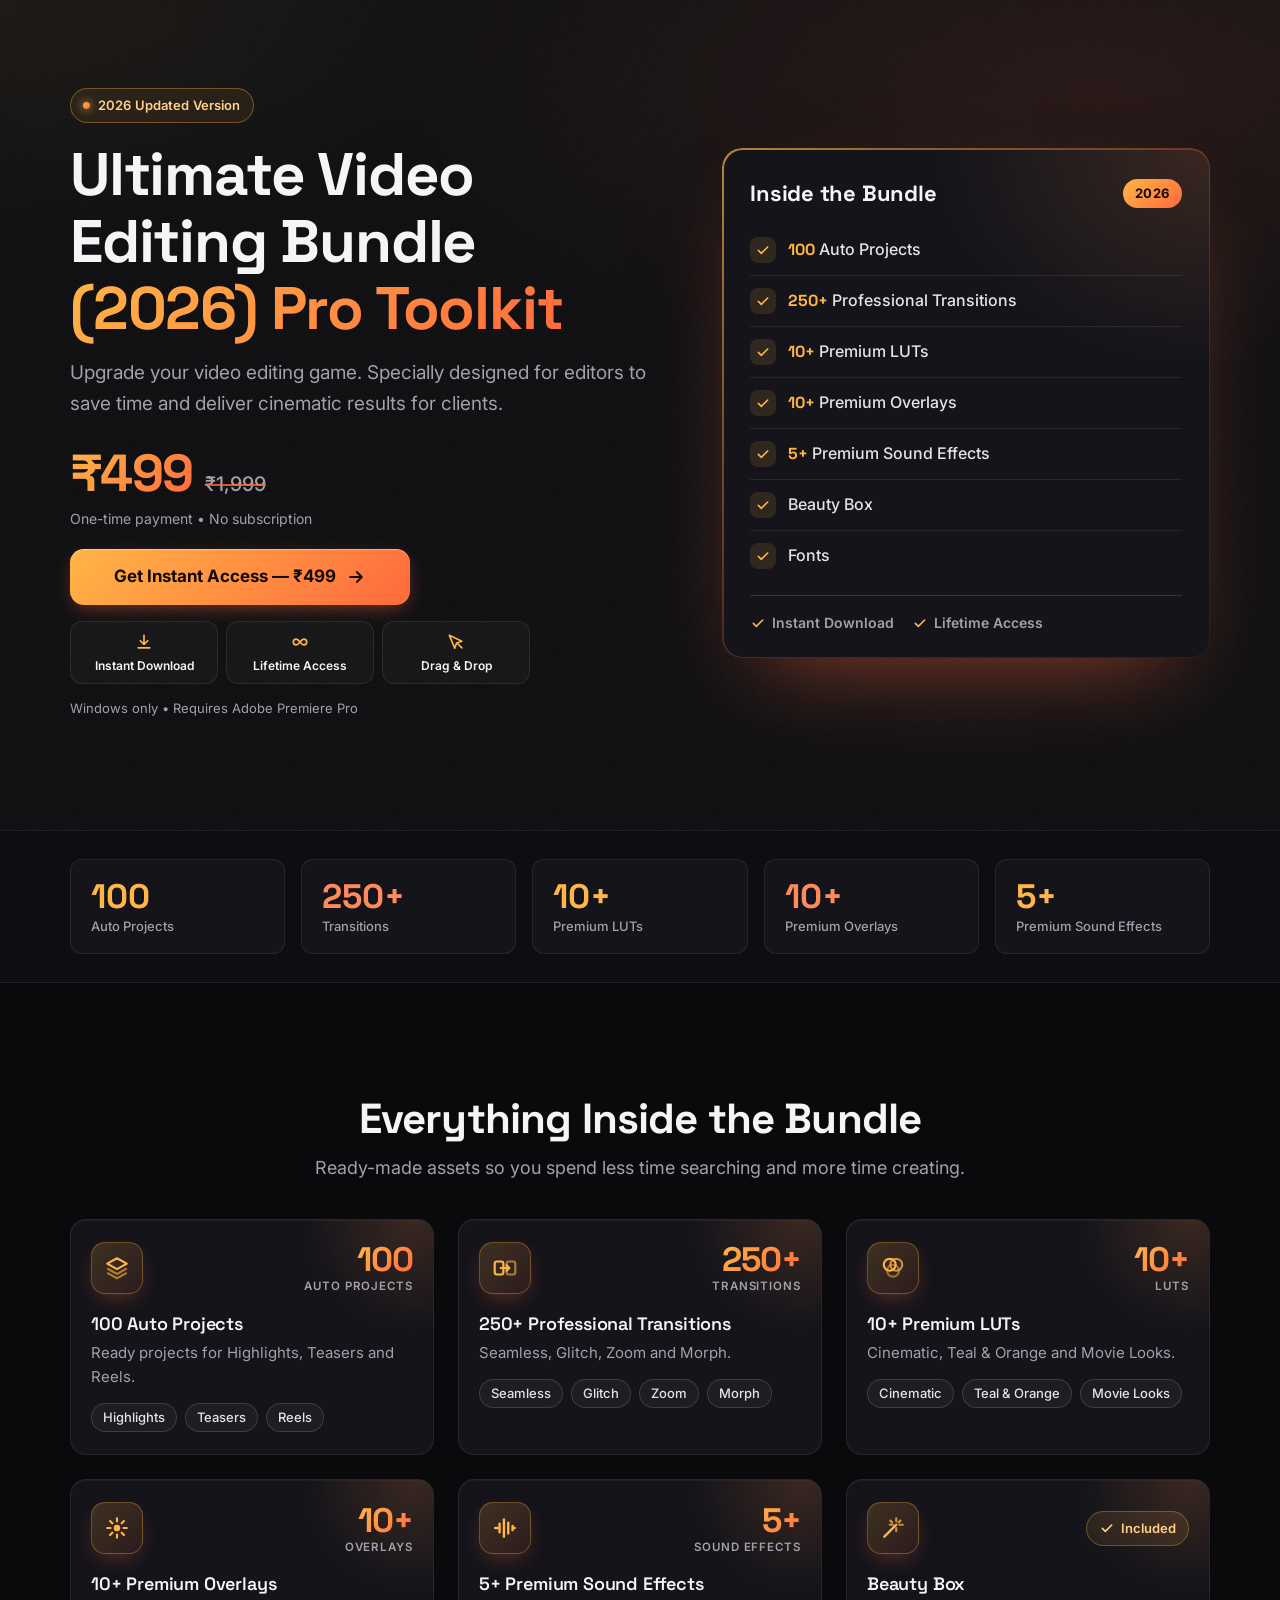
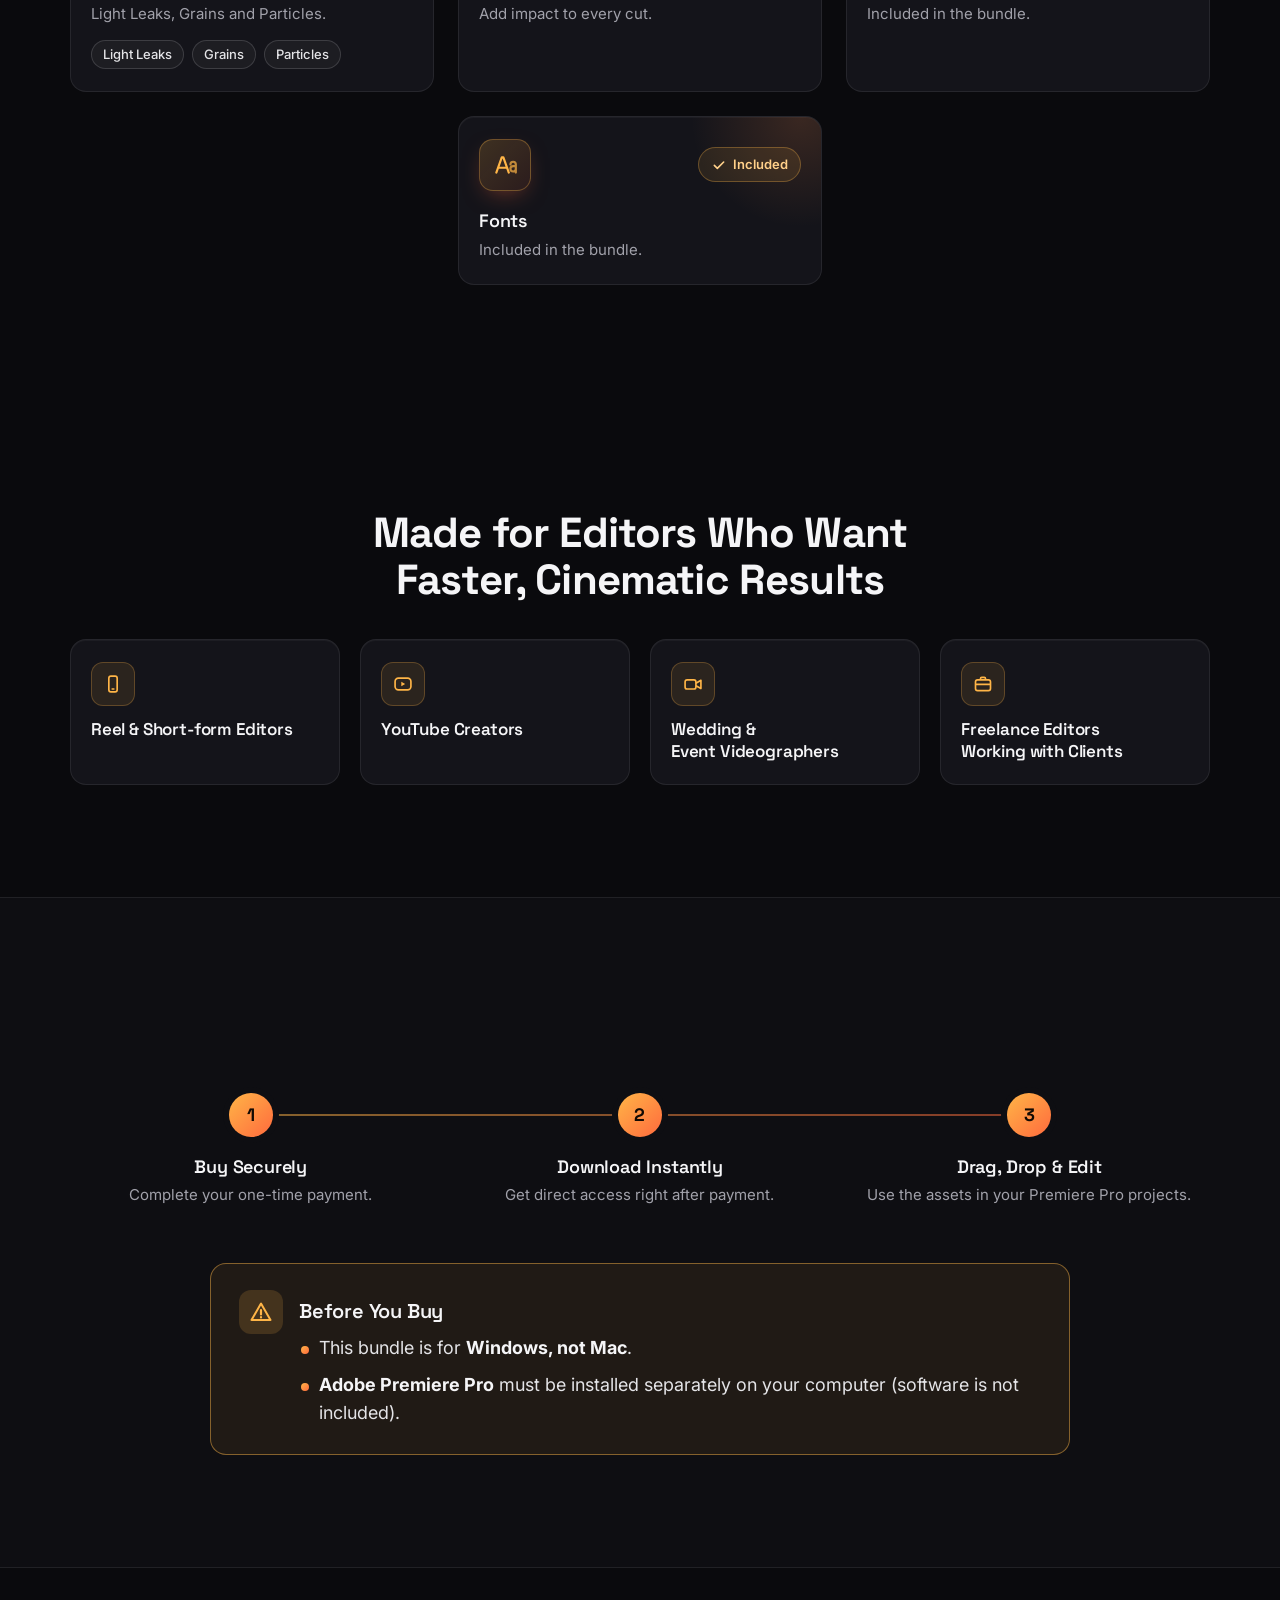
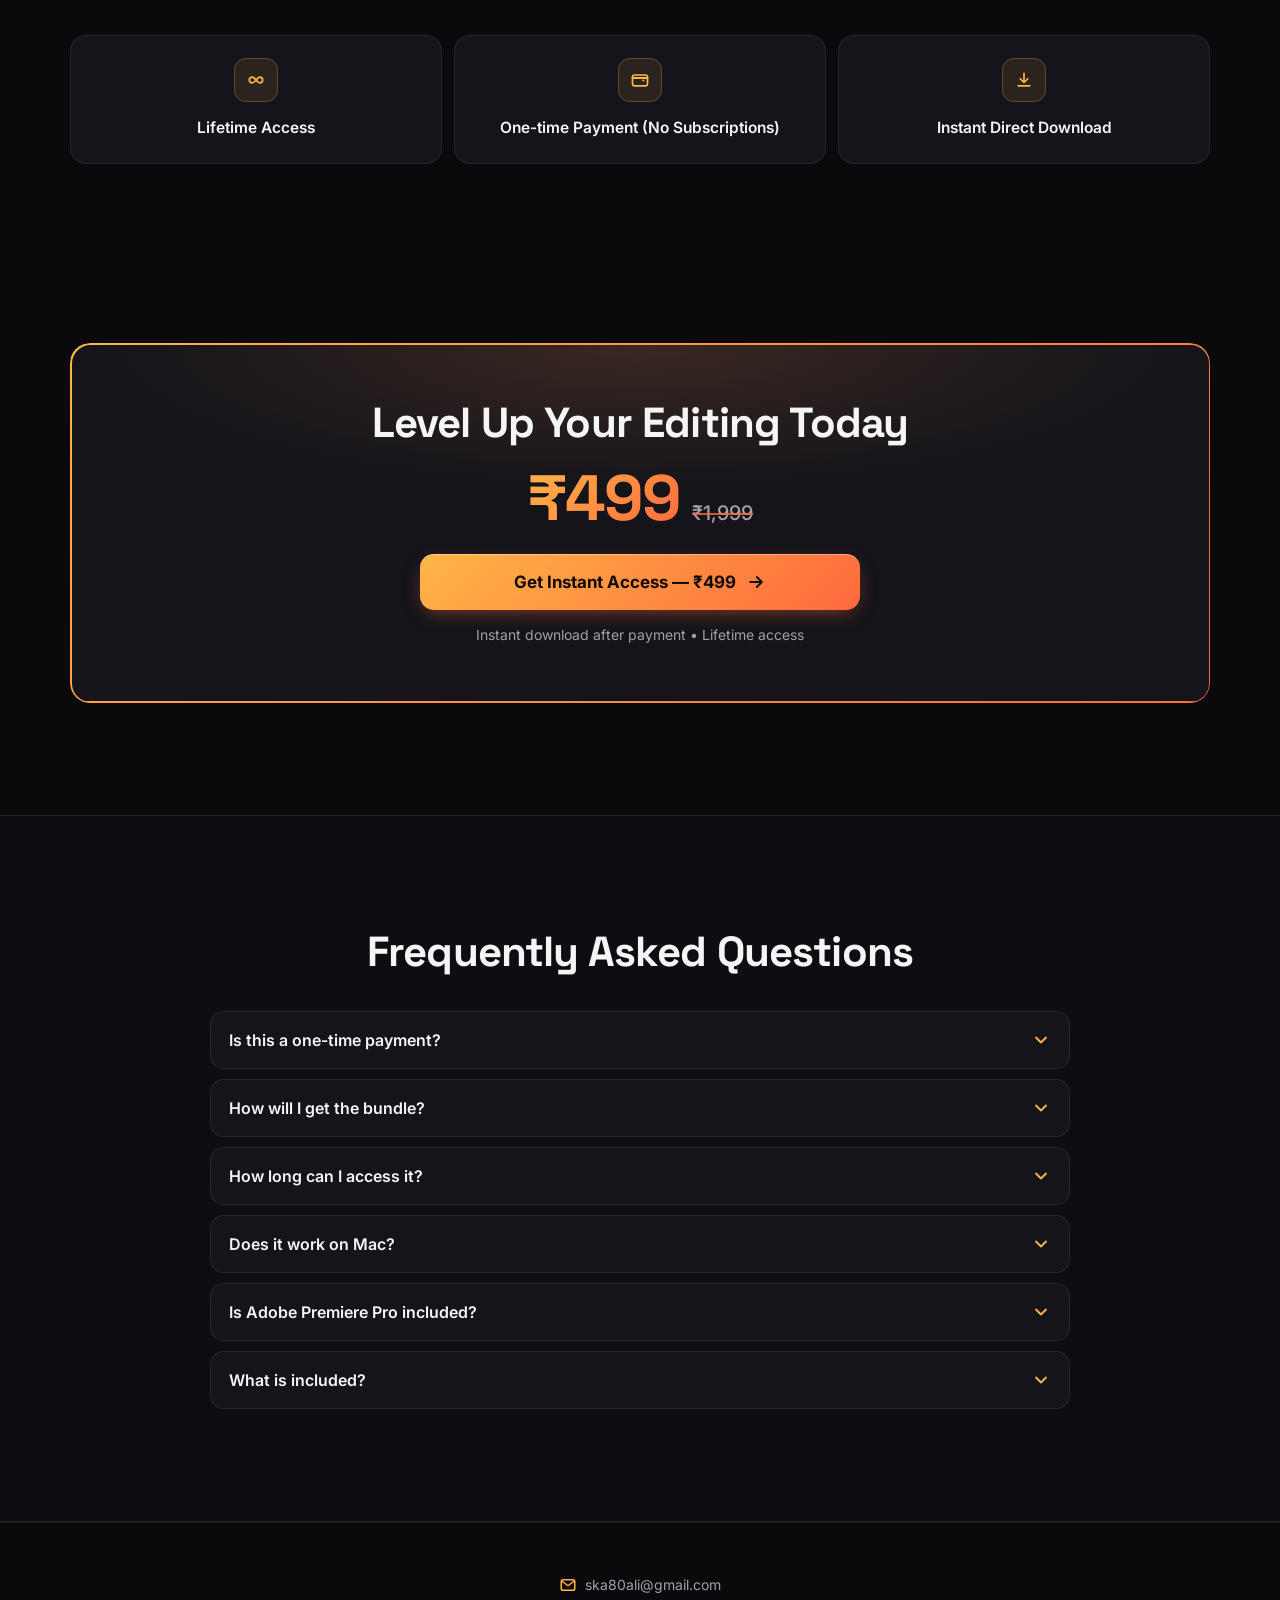
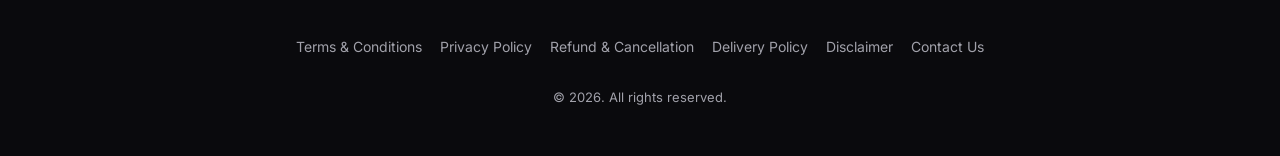
==== commit c3adc137: "Remove hero image; add Inside the Bundle panel on desktop Co-Authored-By: Claude Opus 5.5 <noreply@a" ====
--- a/index.html
+++ b/index.html
@@ -26,10 +26,10 @@
   <link rel="preconnect" href="https://fonts.googleapis.com">
   <link rel="preconnect" href="https://fonts.gstatic.com" crossorigin>
   <link rel="stylesheet" href="https://fonts.googleapis.com/css2?family=Inter:wght@400;500;600&family=Space+Grotesk:wght@600;700&display=swap">
-  <link rel="stylesheet" href="/styles.css?v=8">
-
-  <script src="/config.js?v=8"></script>
-  <script src="/script.js?v=8" defer></script>
+  <link rel="stylesheet" href="/styles.css?v=10">
+
+  <script src="/config.js?v=10"></script>
+  <script src="/script.js?v=10" defer></script>
 </head>
 <body>
   <a class="skip-link" href="#main">Skip to content</a>
@@ -68,10 +68,25 @@
           <p class="hero-sub">Upgrade your video editing game. Specially designed for editors to save time and deliver cinematic results for clients.</p>
         </div>
 
-        <div class="hero-media">
-          <div class="hero-glow" aria-hidden="true"></div>
-          <div class="media-slot ratio-4x5" data-img="HERO_MOCKUP" data-alt="Ultimate Video Editing Bundle (2026) Pro Toolkit product box" data-eager="true" data-w="1080" data-h="1350"></div>
-        </div>
+        <aside class="hero-panel" aria-label="What you get">
+          <div class="hero-panel-head">
+            <span class="hero-panel-title">Inside the Bundle</span>
+            <span class="hero-panel-tag">2026</span>
+          </div>
+          <ul class="hero-list">
+              <li><svg class="icon" aria-hidden="true"><use href="#i-check"/></svg><span><b>100</b> Auto Projects</span></li>
+              <li><svg class="icon" aria-hidden="true"><use href="#i-check"/></svg><span><b>250+</b> Professional Transitions</span></li>
+              <li><svg class="icon" aria-hidden="true"><use href="#i-check"/></svg><span><b>10+</b> Premium LUTs</span></li>
+              <li><svg class="icon" aria-hidden="true"><use href="#i-check"/></svg><span><b>10+</b> Premium Overlays</span></li>
+              <li><svg class="icon" aria-hidden="true"><use href="#i-check"/></svg><span><b>5+</b> Premium Sound Effects</span></li>
+              <li><svg class="icon" aria-hidden="true"><use href="#i-check"/></svg><span>Beauty Box</span></li>
+              <li><svg class="icon" aria-hidden="true"><use href="#i-check"/></svg><span>Fonts</span></li>
+          </ul>
+          <div class="hero-panel-foot">
+            <span><svg class="icon" aria-hidden="true"><use href="#i-check"/></svg>Instant Download</span>
+            <span><svg class="icon" aria-hidden="true"><use href="#i-check"/></svg>Lifetime Access</span>
+          </div>
+        </aside>
 
         <div class="hero-buy">
           <div class="price-block">
--- a/styles.css
+++ b/styles.css
@@ -195,11 +195,11 @@
 .hero-grid {
   display: grid;
   grid-template-columns: minmax(0, 1fr);
-  grid-template-areas: "head" "media" "buy";
+  grid-template-areas: "head" "buy";
   gap: 28px;
 }
 .hero-head { grid-area: head; }
-.hero-media { grid-area: media; position: relative; max-width: 440px; width: 100%; margin: 0 auto; }
+.hero-panel { grid-area: panel; display: none; }
 .hero-buy { grid-area: buy; }
 
 .eyebrow {
@@ -216,18 +216,56 @@
 .hero h1 { margin-bottom: 16px; }
 .hero-sub { color: var(--text-2); font-size: 16px; max-width: 34em; }
 
-.hero-glow {
-  position: absolute; inset: 8% 4% 0;
-  z-index: -1;
-  background: radial-gradient(closest-side, rgba(255, 150, 60, .45), rgba(255, 106, 61, .15) 55%, transparent 80%);
-  filter: blur(30px);
+
+/* Hero "Inside the Bundle" panel (desktop only — replaces the product image) */
+.hero-panel {
+  position: relative;
+  padding: 28px 28px 24px;
+  border-radius: 20px;
+  background:
+    radial-gradient(80% 60% at 100% 0%, rgba(255, 140, 70, .16), transparent 70%),
+    var(--surface);
+  box-shadow: 0 40px 90px -40px rgba(255, 106, 61, .55);
+  isolation: isolate;
+}
+.hero-panel::before {
+  content: ""; position: absolute; inset: 0; z-index: -1;
+  border-radius: inherit; padding: 1.5px;
+  background: linear-gradient(135deg, rgba(255,181,71,.7), rgba(255,106,61,.25) 50%, rgba(255,255,255,.06));
+  -webkit-mask: linear-gradient(#000 0 0) content-box, linear-gradient(#000 0 0);
+  -webkit-mask-composite: xor;
+  mask-composite: exclude;
   pointer-events: none;
 }
-.hero-media .media-slot {
-  border-radius: var(--radius);
-  box-shadow: 0 30px 80px -30px rgba(255, 106, 61, .45), 0 0 0 1px var(--border);
-  background: var(--surface);
-}
+.hero-panel-head { display: flex; align-items: center; justify-content: space-between; margin-bottom: 14px; }
+.hero-panel-title { font-family: var(--font-head); font-weight: 700; font-size: 22px; letter-spacing: -0.01em; }
+.hero-panel-tag {
+  padding: 4px 12px; border-radius: 999px;
+  background: var(--grad); color: var(--on-accent);
+  font-weight: 700; font-size: 13px; letter-spacing: .04em;
+}
+.hero-list li {
+  display: flex; align-items: center; gap: 12px;
+  padding: 12px 0;
+  border-top: 1px solid var(--border);
+  font-size: 16px; font-weight: 500; color: #E4E4E7;
+}
+.hero-list li:first-child { border-top: 0; }
+.hero-list .icon {
+  width: 26px; height: 26px; padding: 5px; flex: none;
+  border-radius: 8px; background: rgba(255,181,71,.12); color: var(--amber);
+}
+.hero-list b {
+  font-family: var(--font-head); font-weight: 700; color: var(--amber);
+}
+.hero-panel-foot {
+  display: flex; flex-wrap: wrap; gap: 8px 18px;
+  margin-top: 14px; padding-top: 16px;
+  border-top: 1px solid var(--border-strong);
+  font-size: 14px; font-weight: 600; color: var(--text-2);
+}
+.hero-panel-foot span { display: inline-flex; align-items: center; gap: 6px; }
+.hero-panel-foot .icon { width: 16px; height: 16px; color: var(--amber); }
 
 .price-block { margin-bottom: 18px; }
 .price-row { display: flex; align-items: baseline; gap: 12px; flex-wrap: wrap; }
@@ -662,14 +700,14 @@
   .hero { padding: 72px 0 96px; }
   .hero-grid {
     grid-template-columns: minmax(0, 1.1fr) minmax(0, .9fr);
-    grid-template-areas: "head media" "buy media";
+    grid-template-areas: "head panel" "buy panel";
     grid-template-rows: auto 1fr;
     column-gap: 56px;
     row-gap: 28px;
     align-items: start;
   }
   .hero-head { align-self: end; }
-  .hero-media { align-self: center; max-width: 480px; }
+  .hero-panel { display: block; align-self: center; }
 
   .stats .container { padding: 0 var(--gutter); }
   .stats-row { overflow: visible; padding: 28px 0; display: grid; grid-template-columns: repeat(5, minmax(0, 1fr)); gap: 16px; }
@@ -704,7 +742,6 @@
   h2 { font-size: 42px; }
   .hero-sub { font-size: 19px; }
   .hero { padding: 88px 0 112px; }
-  .hero-media { max-width: 500px; }
 }
 
 /* ---------- Reduced motion ---------- */
